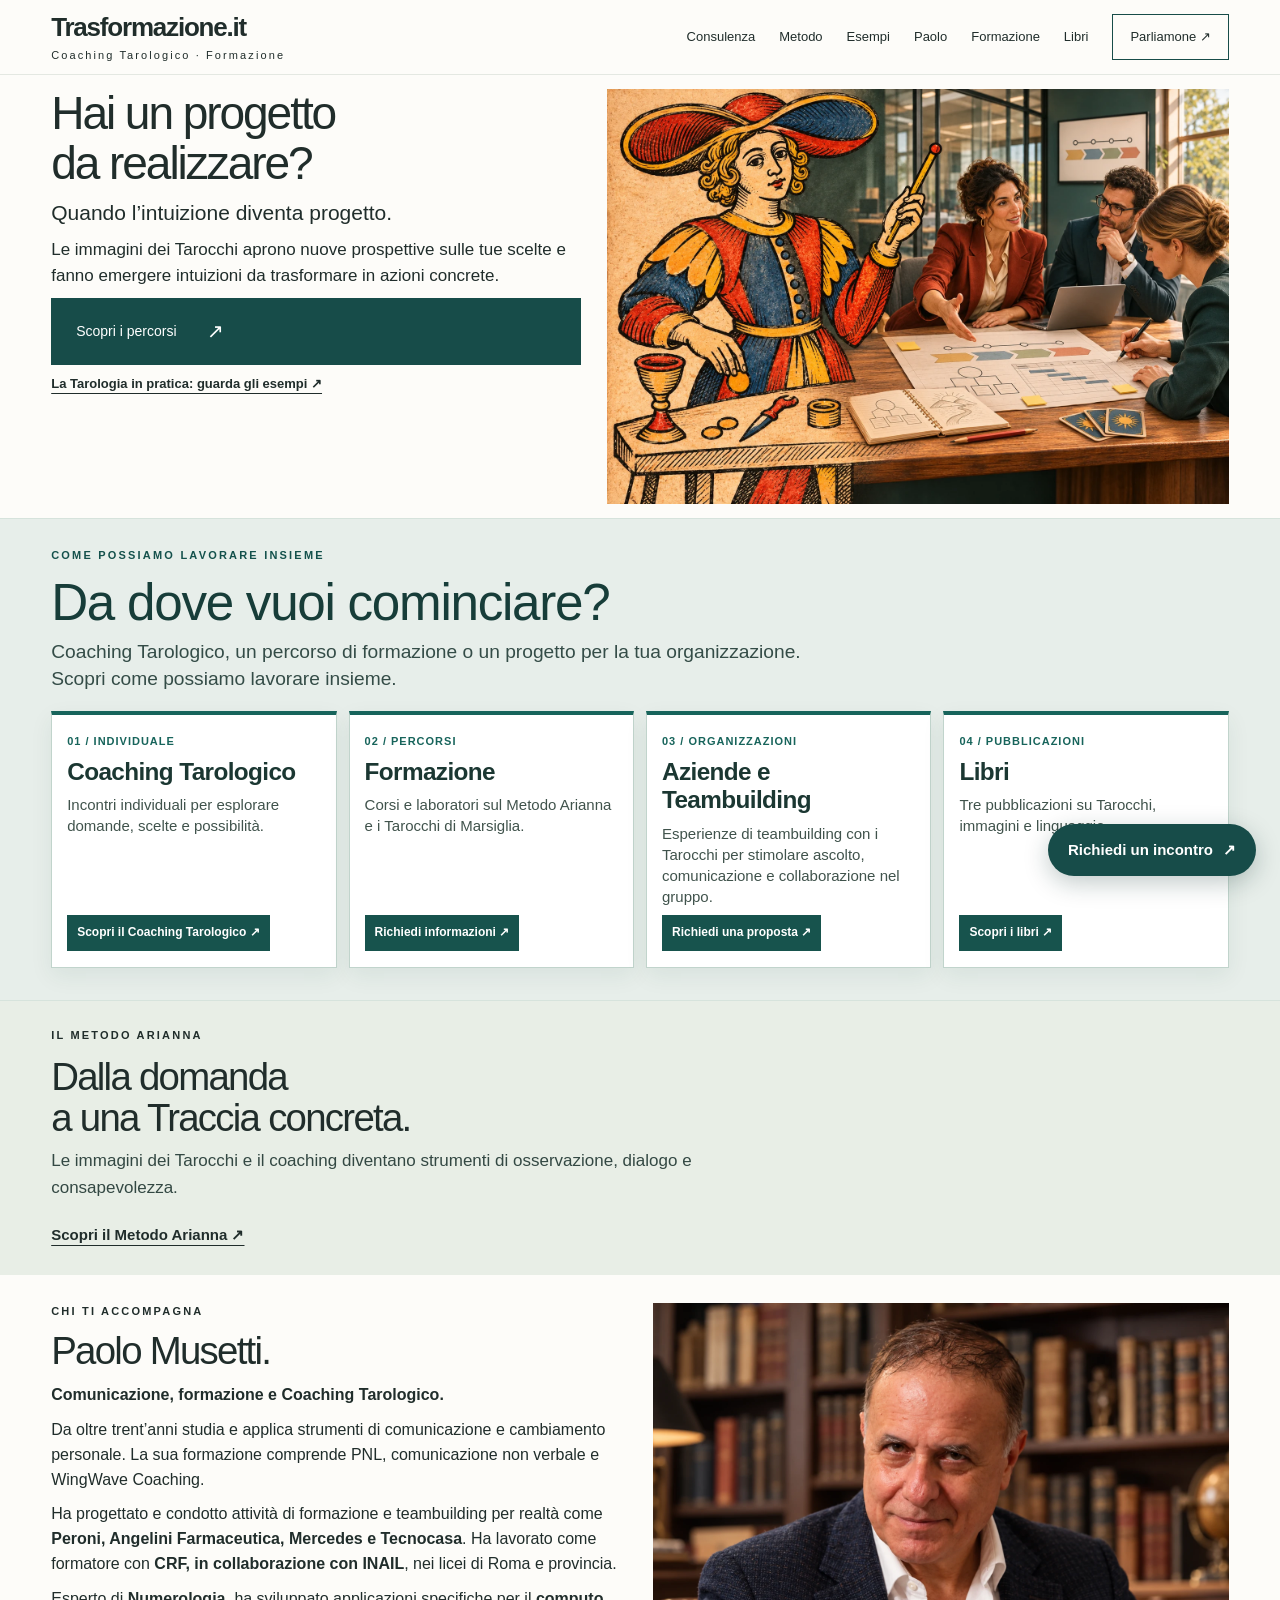
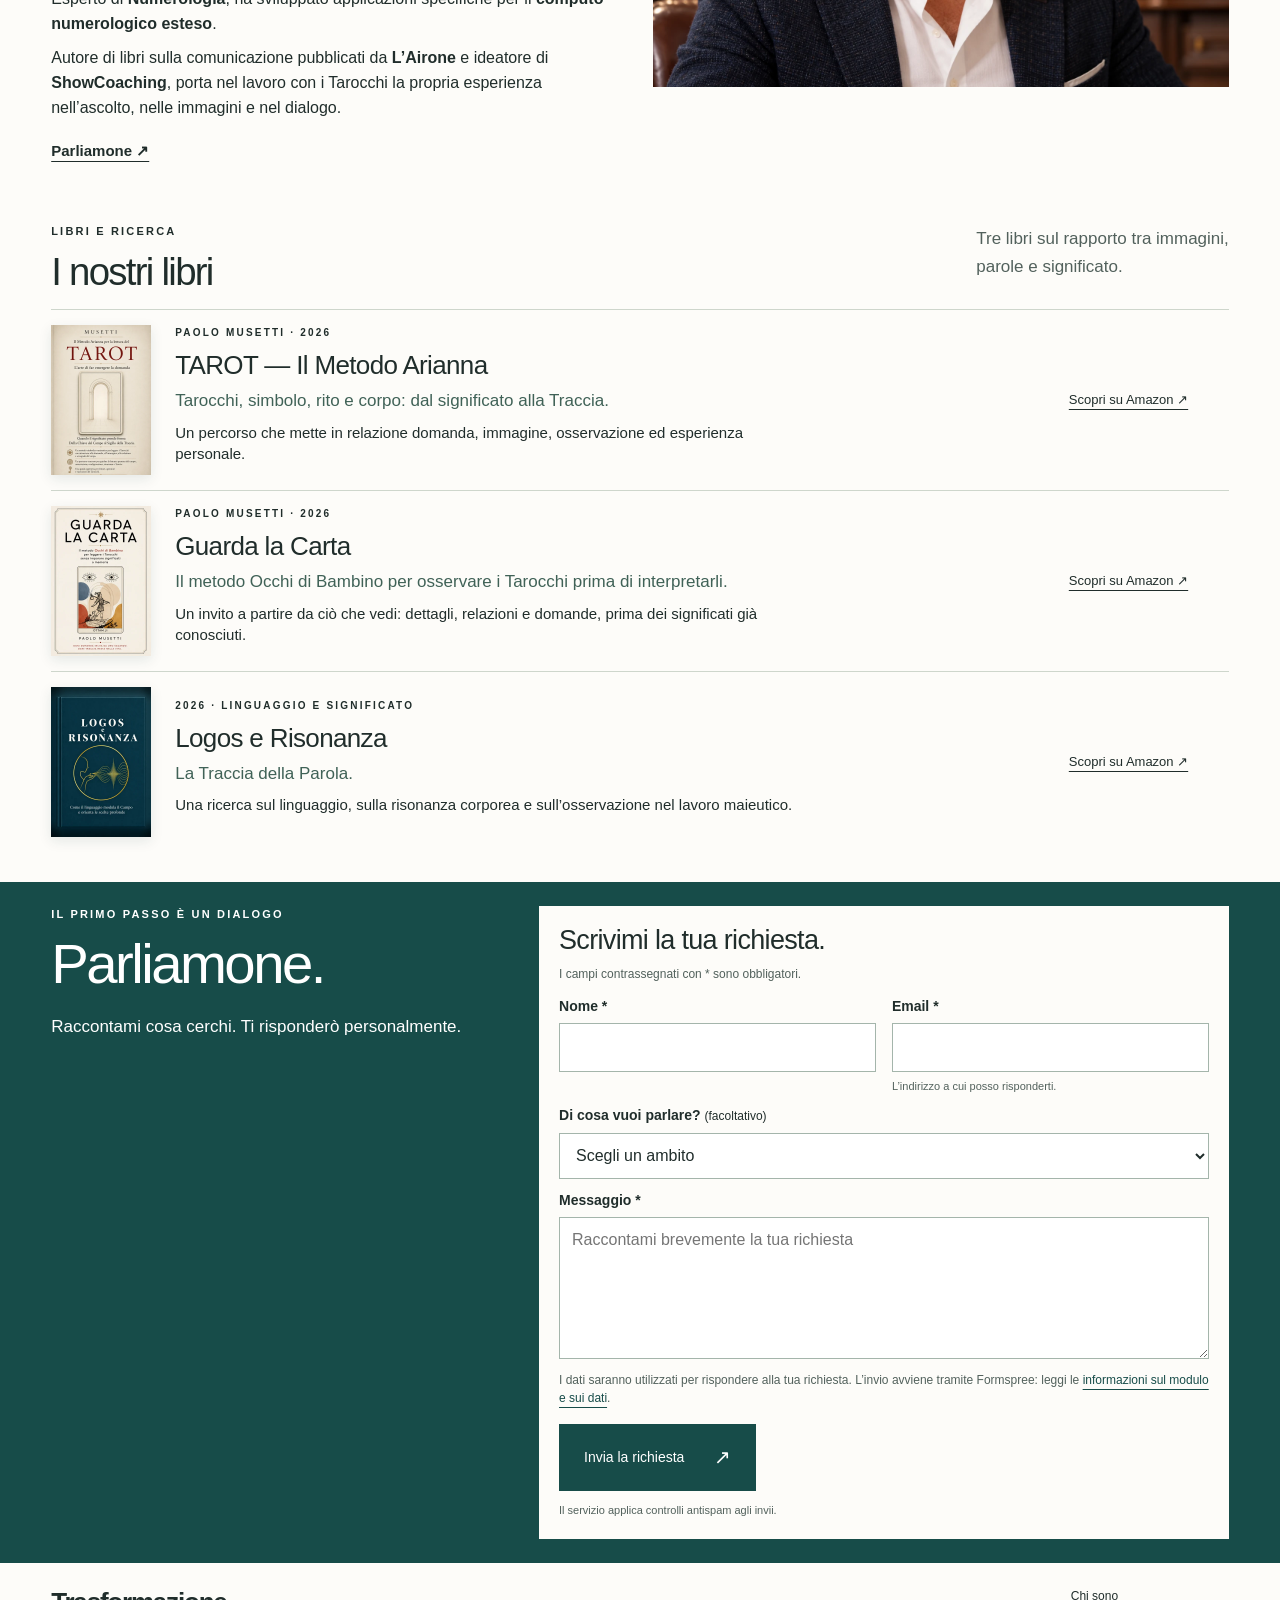
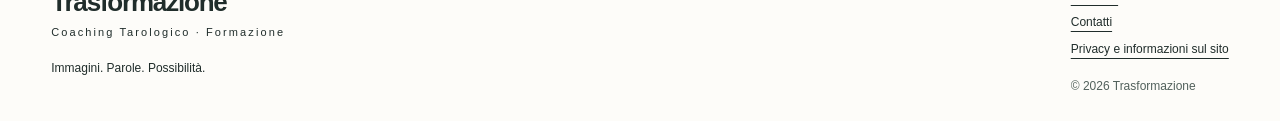
==== index.html @ d6adf2dd "Add Paolo experience and book cover thumbnails to existing sections" ====
<!doctype html>
<html lang="it"><head><meta charset="utf-8"><meta name="viewport" content="width=device-width,initial-scale=1"><title>Tarologia per lavoro, relazioni e formazione | Trasformazione.it</title><meta name="description" content="Consulenze e formazione con i Tarocchi di Marsiglia e il Metodo Arianna: immagini e domande per esplorare scelte, relazioni e progetti."><meta name="theme-color" content="#174c49"><link rel="canonical" href="https://trasformazione.it/">
<meta property="og:locale" content="it_IT"><meta property="og:site_name" content="Trasformazione.it"><meta property="og:title" content="Tarologia per lavoro, relazioni e formazione | Trasformazione.it"><meta property="og:description" content="Consulenze e formazione con i Tarocchi di Marsiglia e il Metodo Arianna: immagini e domande per esplorare scelte, relazioni e progetti."><meta property="og:type" content="website"><meta property="og:url" content="https://trasformazione.it/"><meta property="og:image" content="https://trasformazione.it/assets/paolo-consultazione.webp"><meta property="og:image:width" content="1536"><meta property="og:image:height" content="1024"><meta property="og:image:alt" content="Paolo Musetti dialoga con una persona e tre carte sul tavolo"><meta name="twitter:card" content="summary_large_image"><link rel="icon" href="assets/favicon.svg" type="image/svg+xml"><style>*{box-sizing:border-box}html{scroll-behavior:smooth;scroll-padding-top:55px}body{margin:0;color:#202d2b;background:#fdfcf9;font-family:Arial,Helvetica,sans-serif;font-size:17px;line-height:1.65}a{color:inherit;text-underline-offset:5px}img{display:block;max-width:100%;height:auto}button{font:inherit}h1,h2,h3,p{margin-top:0}h1,h2,h3{line-height:1.08;letter-spacing:-.045em}h1{font-size:clamp(44px,4.6vw,76px);font-weight:500;margin-bottom:20px}h2{font-size:clamp(34px,3.6vw,55px);font-weight:500;margin-bottom:20px}h3{font-size:26px;font-weight:500;letter-spacing:-.025em}.wrap{width:min(1200px,88%);margin:auto}header{display:flex;align-items:center;justify-content:space-between;gap:20px;padding:17px 4%;position:sticky;top:0;background:#fdfcf9f5;z-index:20;border-bottom:1px solid #e4e8e2}.brand{text-decoration:none;font-size:26px;font-weight:600;letter-spacing:-1.2px;line-height:1.2;white-space:nowrap}.brand span{display:block;font-size:11px;letter-spacing:2.1px;font-weight:400;margin-top:6px}nav{display:flex;align-items:center;gap:24px;font-size:13px}nav a{text-decoration:none}nav a:hover{color:#47716c}.nav-cta{border:1px solid #174c49;padding:11px 17px}.hero{position:relative;min-height:510px;display:flex;align-items:center;overflow:hidden}.hero>img{position:absolute;width:100%;height:100%;object-fit:cover;object-position:65% center}.hero-copy{position:relative;z-index:1;padding:45px 0 55px;margin-left:6%;max-width:50%}.hero-copy>p:not(.eyebrow){font-size:19px;line-height:1.6}.eyebrow{font-size:11px;letter-spacing:2.2px;font-weight:700;margin-bottom:16px;line-height:1.5}.button{display:inline-flex;gap:30px;align-items:center;padding:17px 25px;background:#174c49;color:white;text-decoration:none;font-size:14px;transition:background .2s}.button:hover{background:#286661}.button span{font-size:20px}.hero-copy .text-link{display:block;width:fit-content;margin-top:23px;font-size:13px}.hero-sign{position:absolute;bottom:30px;right:6%;font-size:11px;letter-spacing:2px}.hero-sign span{display:block;font-size:10px;letter-spacing:.6px}.intro{padding:50px 0}.three{display:grid;grid-template-columns:repeat(3,1fr);gap:32px}.situations{margin-top:28px}.situations article{border-top:1px solid #a6bab1;padding-top:18px}.number{font-size:11px;letter-spacing:1.8px;display:block;margin-bottom:20px;color:#41665c}.situations p{font-size:16px;color:#52615c}.split{display:grid;grid-template-columns:1fr 1fr;align-items:center;gap:45px;padding:15px 0 55px}.split>img,.photo img{width:100%;height:400px;object-fit:cover}.caption{font-size:10px;letter-spacing:2px;display:block;padding-top:14px}.lead{font-size:21px;line-height:1.5}.section-copy>p:not(.eyebrow):not(.lead){font-size:16px}.text-link{font-size:15px;font-weight:600;display:inline-block;margin-top:15px}.method{background:#e8eee6;padding:50px 0}.section-heading{display:flex;align-items:end;justify-content:space-between;gap:30px;margin-bottom:26px}.section-heading>p{font-size:17px;color:#52615c}.method-layout{display:grid;grid-template-columns:1fr 1fr;gap:40px;align-items:center}.method-layout img{height:390px;width:100%;object-fit:cover}.steps{padding-left:30px;margin:0;counter-reset:steps;list-style:none}.steps li{counter-increment:steps;position:relative;border-bottom:1px solid #bdcbc0;padding:8px 0 20px 20px;margin-bottom:20px}.steps li:before{content:'0' counter(steps);position:absolute;left:-30px;top:9px;font-size:12px;color:#41665c}.steps h3{font-size:23px;margin-bottom:14px}.steps p{font-size:16px;margin:0}.method-note{font-size:13px;margin:30px 0 0;color:#4c645a}.profile{padding-top:55px}.disclosure{border-left:2px solid #8aab9d;padding-left:20px;color:#52615c}.quote-band{background:#174c49;color:#fff;padding:25px 0;margin-bottom:55px}.quote-band p{font-size:clamp(28px,3.4vw,48px);line-height:1.2;letter-spacing:-1.5px;margin-bottom:25px}.quote-band span{font-size:10px;letter-spacing:2px}.books{padding-bottom:55px}.book-list article{display:grid;grid-template-columns:55px 1fr 160px;gap:25px;border-top:1px solid #ced6cc;padding:25px 0}.book-index{font-size:26px;font-weight:400;color:#6c8475}.book-list h3{font-size:30px;margin:0 0 15px}.book-list p{font-size:15px;margin-bottom:10px;max-width:640px}.book-list .eyebrow{font-size:10px;margin-bottom:16px}.book-list .subtitle{font-size:17px;color:#406257}.book-list article>a{align-self:center;font-size:13px}.small{font-size:12px;color:#52615c}.faq{max-width:850px;padding-bottom:55px}.faq details{border-bottom:1px solid #ccd6ce;padding:17px 0}.faq summary{cursor:pointer;font-size:19px;list-style:none;padding-right:40px;position:relative}.faq summary:after{content:'+';position:absolute;right:5px}.faq details[open] summary:after{content:'−'}.faq details p{margin:20px 35px 0 0;font-size:16px}.contact{background:#174c49;color:#fff;padding:45px 0}.contact-grid{display:grid;grid-template-columns:1fr 1fr;gap:40px;align-items:center}.contact h2{font-size:clamp(50px,6vw,82px)}.contact img{height:370px;width:100%;object-fit:cover}.light{background:#ecede0;color:#173f3b}.light:hover{background:#fff}.contact .small{color:#c9d9cf;margin-top:10px}footer{display:flex;justify-content:space-between;padding:28px 0 32px;gap:30px}footer p{font-size:12px;margin:20px 0 0}.footer-links{display:flex;flex-direction:column;gap:7px;font-size:12px}.footer-links span{margin-top:10px;color:#52615c}.skip{position:fixed;top:-100px;left:20px;z-index:100;background:white;padding:15px}.skip:focus{top:10px}:focus-visible{outline:3px solid #b67b26;outline-offset:5px}.menu-toggle{background:none;border:1px solid #a6bab1;padding:6px 12px;color:#174c49}.legal{max-width:800px;padding:70px 0}.legal h1{font-size:48px}.legal h2{font-size:25px;margin-top:25px}.legal p{font-size:17px}@media(min-width:901px){.menu-toggle{display:none}}@media(max-width:1100px){nav{gap:13px;font-size:12px}.split,.method-layout{gap:40px}.hero{min-height:510px}}@media(max-width:900px){header{flex-wrap:wrap;padding:18px 6%}.brand{font-size:24px}nav{width:100%;flex-wrap:wrap;gap:12px 20px;padding-top:15px}html.js nav{display:none}html.js nav.is-open{display:flex}.hero{min-height:520px}.hero>img{object-position:62% center;opacity:.45}.hero-copy{max-width:75%;padding:40px 0 55px}.hero-sign{font-size:10px}.three{gap:25px}.split{gap:30px}.split>img,.photo img{height:380px}.section-heading{align-items:start}.method-layout{gap:30px}.steps{padding-left:20px}.contact-grid{gap:35px}.book-list article{grid-template-columns:35px 1fr}.book-list article>a{grid-column:2}.hero-copy>p:not(.eyebrow){color:#183b36}}@media(max-width:640px){body{font-size:16px}.wrap{width:88%}.hero{display:block;min-height:0;background:#f0f0e8}.hero>img{position:relative;height:280px;object-position:85% top;opacity:1;object-fit:cover}.hero-copy{margin:0;padding:28px 6% 32px;max-width:100%}.hero-copy h1{font-size:44px}.hero-sign{top:242px;bottom:auto;right:6%;font-size:9px}.hero-copy .eyebrow{font-size:9px}.three,.split,.method-layout,.contact-grid{grid-template-columns:1fr}.intro{padding:38px 0}.three{gap:35px}.situations{margin-top:25px}.situations h3{font-size:26px}.number{margin-bottom:18px}.split{padding-bottom:38px;gap:30px}.split>img,.photo img{height:300px}.method{padding:38px 0}.section-heading{display:block;margin-bottom:30px}.section-heading>p{margin-bottom:0}.method-layout img{height:280px}.steps{margin-top:15px}.profile{padding-top:38px}.profile img{grid-row:1}.quote-band{padding:22px 0;margin-bottom:38px}.quote-band p{letter-spacing:-1px}.book-list article{gap:15px;padding:22px 0}.book-list h3{font-size:25px}.books,.faq{padding-bottom:38px}.faq summary{font-size:18px}.contact{padding:38px 0}.contact img{height:280px}.contact-grid{gap:40px}footer{flex-direction:column}.legal h1{font-size:36px}}@media(prefers-reduced-motion:reduce){html{scroll-behavior:auto}*{transition:none!important}}
/* Layout compatto — aggiornamento 20 ottobre 2026 */
p{margin-bottom:16px}.section-copy>p:last-of-type{margin-bottom:12px}.situations p{margin-bottom:0}.section-heading h2{margin-bottom:0}.steps li:last-child{margin-bottom:0}.quote-band p{margin-bottom:18px}.hero-copy .text-link{margin-top:16px}.profile>img{object-position:center 35%}@media(max-width:640px){.three{gap:26px}.split{gap:24px}.contact-grid{gap:25px}.hero-copy h1{font-size:40px}.quote-band{padding:28px 0}.method-layout{gap:24px}}

/* TRASFORMAZIONE — COMPATTO V2 */
.wrap{width:min(1320px,92%)}
header{padding:12px 4%}
h1{font-size:clamp(40px,4.1vw,60px);margin-bottom:16px}
h2{font-size:clamp(30px,3vw,43px);margin-bottom:18px}
h3{margin-bottom:14px}
p{margin-bottom:12px}
.eyebrow{margin-bottom:12px}
.hero{min-height:440px}
.hero-copy{padding:30px 0 45px}
.hero-copy>p:not(.eyebrow){font-size:18px;line-height:1.45}
.hero-copy .text-link{margin-top:12px}
.hero-sign{bottom:18px}
.intro{padding:28px 0}
.situations{margin-top:22px}
.situations article{padding-top:14px}
.situations h3{font-size:24px}
.number{margin-bottom:14px}
.three{gap:28px}
.split{align-items:start;gap:30px;padding:22px 0}
.split>img,.photo img{height:auto;aspect-ratio:3/2;object-fit:cover}
.caption{padding-top:7px}
.lead{font-size:19px;line-height:1.45}
.section-copy>p:not(.eyebrow):not(.lead){line-height:1.5}
.text-link{margin-top:8px}
.method{padding:30px 0;margin:12px 0}
.section-heading{margin-bottom:22px;gap:24px}
.method-layout{gap:32px;align-items:start}
.method-layout img{height:auto;aspect-ratio:3/2;object-fit:cover}
.steps li{padding:0 0 13px 15px;margin-bottom:13px}
.steps li:before{top:0}
.steps h3{font-size:22px;margin-bottom:9px}
.steps p{line-height:1.5}
.method-note{margin-top:18px}
.profile{padding-top:24px}
.quote-band{padding:24px 0;margin:8px 0 24px}
.quote-band p{font-size:clamp(26px,2.8vw,39px);margin-bottom:10px}
.books{padding:12px 0 28px}
.book-list article{padding:20px 0;gap:20px}
.book-list h3{font-size:26px;margin-bottom:10px}
.book-list .eyebrow{margin-bottom:10px}
.book-list p{line-height:1.45;margin-bottom:8px}
.faq{padding:12px 0 28px}
.faq details{padding:14px 0}
.faq details p{margin-top:12px}
.contact{padding:30px 0}
.contact-grid{gap:30px;align-items:start}
.contact h2{font-size:clamp(40px,4.4vw,62px)}
.contact img{height:auto;aspect-ratio:3/2}
.email{margin-top:16px}
footer{padding:24px 0}
@media(min-width:1101px){
 .intro{display:grid;grid-template-columns:1fr 3fr;gap:0 30px;align-items:start}
 .intro>.eyebrow{grid-column:1;grid-row:1}
 .intro>h2{grid-column:1;grid-row:2;font-size:31px;margin-bottom:0}
 .intro>.situations{grid-column:2;grid-row:1 / span 2;margin-top:0}
}
@media(max-width:900px){
 .hero{min-height:440px}
 .hero-copy{padding:28px 0 45px}
 .split,.method-layout{gap:24px}
}
@media(max-width:640px){
 .wrap{width:91%}
 .hero{min-height:0}
 .hero>img{height:230px}
 .hero-copy{padding:22px 4.5% 25px}
 .hero-copy h1{font-size:38px}
 .hero-sign{top:196px;bottom:auto}
 .hero-copy>p:not(.eyebrow){font-size:17px}
 .intro{display:block;padding:26px 0}
 .intro>h2{margin-bottom:18px}
 .situations{margin-top:0}
 .three{gap:20px}
 .split{padding:18px 0;gap:18px}
 .split>img,.photo img{height:auto;aspect-ratio:3/2}
 .method{padding:25px 0;margin:8px 0}
 .section-heading{margin-bottom:18px}
 .section-heading>p{margin-top:14px}
 .method-layout{gap:18px}
 .method-layout img{height:auto;aspect-ratio:3/2}
 .steps{margin-top:0}
 .profile{padding-top:18px}
 .quote-band{padding:20px 0;margin-bottom:18px}
 .books,.faq{padding-bottom:24px}
 .book-list article{padding:17px 0;gap:12px}
 .book-list h3{font-size:24px}
 .contact{padding:25px 0}
 .contact-grid{gap:22px}
 .contact img{height:auto;aspect-ratio:3/2}
}

.training-offers{padding-bottom:55px}.training-offers>h2{font-size:clamp(30px,3vw,44px);margin-bottom:26px}.training-offers>.text-link{margin-top:26px}#contatti{padding:24px 0}#contatti .contact-grid{grid-template-columns:.8fr 1.2fr;gap:28px}@media(max-width:640px){.training-offers{padding-bottom:38px}.training-offers>h2{font-size:32px}#contatti{padding:25px 0}#contatti .contact-grid{grid-template-columns:1fr;gap:22px}}
</style>
<style>
/* Apertura con immagine intera: nessun ritaglio del volto o delle carte. */
.hero.service-hero{position:relative;display:grid;grid-template-columns:.92fr 1.08fr;align-items:center;gap:30px;width:min(1320px,92%);margin:0 auto;min-height:0;height:auto;padding:26px 0;overflow:visible;background:#fdfcf9}
.service-hero .hero-copy{position:static;margin:0;padding:10px 0;max-width:none}
.service-hero h1{font-size:clamp(36px,3.6vw,54px);margin-bottom:18px}
.service-hero .eyebrow{font-size:11px;letter-spacing:1.5px;line-height:1.5;margin-bottom:16px;color:#174c49}
.service-hero .hero-copy>p{font-size:17px;line-height:1.5;margin-bottom:16px}
.service-hero .hero-copy>.service-lead{font-size:21px;font-weight:500;line-height:1.35}
.service-hero .hero-copy .text-link{margin-top:14px;font-size:13px}
.service-hero .service-visual{min-width:0}
.service-hero .service-visual img{position:static;display:block;width:100%;height:auto;max-width:100%;object-fit:contain;opacity:1;aspect-ratio:3/2}
.service-caption{margin:8px 0 0;font-size:9px;letter-spacing:1.1px;line-height:1.5;color:#52615c}
.consultation-text{padding-top:24px;padding-bottom:28px;border-top:1px solid #dce3db;align-items:start}
@media(max-width:900px){.hero.service-hero{grid-template-columns:1fr 1fr;gap:22px;padding:22px 0}.service-hero h1{font-size:38px}.service-hero .hero-copy>.service-lead{font-size:19px}}
@media(max-width:640px){.hero.service-hero{display:grid;grid-template-columns:1fr;width:91%;padding:20px 0;gap:20px}.service-hero .hero-copy{padding:0;max-width:none}.service-hero h1{font-size:38px}.service-hero .hero-copy>p{font-size:17px}.service-hero .hero-copy>.service-lead{font-size:20px}.service-hero .service-visual img{height:auto;aspect-ratio:3/2;object-fit:contain}.service-hero .eyebrow{font-size:10px}.consultation-text{padding-top:20px;gap:12px}}

/* Modulo contatti */
.contact .contact-grid{align-items:start;gap:40px}
.contact-intro img{width:100%;max-width:460px;height:auto;aspect-ratio:3/2;margin-top:24px}
.contact-intro>.small{margin-bottom:4px}
.contact-form{min-width:0;background:#fdfcf9;color:#202d2b;padding:28px}
.contact-form h3{font-size:27px;margin-bottom:10px}
.contact-form .form-intro{font-size:12px;color:#52615c;margin-bottom:20px}
.form-fields-row{display:grid;grid-template-columns:1fr 1fr;gap:16px;align-items:start}
.form-field{display:flex;flex-direction:column;gap:7px;margin-bottom:17px;min-width:0}
.form-field label{font-size:14px;font-weight:600;line-height:1.4}
.form-field label span{font-weight:400;font-size:12px}
.form-field input,.form-field select,.form-field textarea{font:inherit;font-size:16px;width:100%;min-width:0;border:1px solid #a4b5ab;border-radius:0;background:#fff;color:#202d2b;padding:10px 12px}
.form-field input,.form-field select{min-height:46px}
.form-field textarea{resize:vertical;min-height:130px;line-height:1.5}
.form-field input:focus,.form-field select:focus,.form-field textarea:focus{outline:2px solid #174c49;outline-offset:2px}
.field-help{font-size:11px;color:#52615c;line-height:1.4}
.contact-form .form-privacy{font-size:12px;line-height:1.5;color:#52615c;margin:0 0 17px}
.form-privacy a{color:#174c49}
.contact-form .form-service-note{font-size:11px;line-height:1.4;color:#52615c;margin:12px 0 0}
.contact-form button{border:0;cursor:pointer}
.form-honey{display:none}
@media(max-width:900px){.contact .contact-grid{gap:25px}.contact-form{padding:22px}.form-fields-row{grid-template-columns:1fr;gap:0}}
@media(max-width:640px){.contact .contact-grid{grid-template-columns:1fr;gap:25px}.contact-form{padding:22px 18px}.contact-intro img{max-width:100%;margin-top:18px}.contact-form .button{width:100%;justify-content:space-between}}

/* Approfondimento del metodo: sequenza compatta e applicazioni */
.method-intro{max-width:900px;font-size:17px;line-height:1.55;margin:0 0 22px;color:#334843}
.method-applications{border-top:1px solid #bdcbc0;margin-top:22px;padding-top:18px}
.method-applications>h3{font-size:23px;margin-bottom:14px}
.method-cases{display:grid;grid-template-columns:repeat(3,minmax(0,1fr));gap:24px}
.method-cases article{border-left:2px solid #8aab9d;padding:0 12px 0 15px}
.method-cases .eyebrow{margin:0 0 7px;font-size:10px;color:#41665c}
.method-cases article>p:last-child{font-size:15px;line-height:1.45;margin:0}
.method-cta{margin-top:10px}
@media(max-width:640px){.method-intro{font-size:16px;margin-bottom:16px}.method-applications{margin-top:18px;padding-top:16px}.method-cases{grid-template-columns:1fr;gap:13px}.method-cases article>p:last-child{font-size:15px}}
</style>
<style>.method-layout img,.profile>img,#formazione>img,.psychomagic>img,.contact-intro img{height:auto;aspect-ratio:3/2;object-fit:contain}</style><script type="application/ld+json">{"@context":"https://schema.org","@type":"WebSite","name":"Trasformazione.it","url":"https://trasformazione.it/","inLanguage":"it-IT","description":"Consulenze e formazione con i Tarocchi di Marsiglia e il Metodo Arianna per esplorare scelte, relazioni e progetti."}</script><style>
/* Homepage commerciale compatta, isolata rispetto alle altre pagine */
.offers{padding-top:46px;padding-bottom:54px}
.offers h2{margin:8px 0 12px}
.offers-intro{max-width:760px;line-height:1.55;margin:0 0 26px}
.offers-grid{display:grid;grid-template-columns:repeat(4,minmax(0,1fr));gap:14px}
.offer-card{border:1px solid #dce3db;padding:22px 18px;background:#fdfcf9;display:flex;flex-direction:column;align-items:flex-start;gap:12px}
.offer-card .number{font-size:10px;letter-spacing:1px;color:#52615c}
.offer-card h3{font-size:clamp(19px,1.8vw,24px);line-height:1.2;margin:0}
.offer-card p{font-size:14px;line-height:1.5;margin:0 0 6px}
.offer-card a{margin-top:auto;font-size:13px}
.method-compact{display:grid;grid-template-columns:1fr .72fr;gap:40px;align-items:center;padding-top:48px;padding-bottom:48px}
.method-compact img{width:100%;height:auto;aspect-ratio:3/2;object-fit:contain}
.method-compact .method-intro{max-width:580px;line-height:1.55;margin:18px 0}
.training-offers{padding-top:44px;padding-bottom:52px}
.training-mini{max-width:860px;margin:12px 0 20px}
.training-mini details{border-bottom:1px solid #dce3db;padding:12px 0}
.training-mini summary{cursor:pointer;font-weight:600}
.training-mini p{margin:10px 0 4px}
@media(max-width:1000px){.offers-grid{grid-template-columns:repeat(2,minmax(0,1fr))}}
@media(max-width:640px){.offers{padding-top:30px;padding-bottom:34px}.offers-grid{grid-template-columns:1fr;gap:10px}.offer-card{padding:17px;gap:8px}.method-compact{grid-template-columns:1fr;gap:16px;padding-top:32px;padding-bottom:32px}.training-offers{padding-top:30px;padding-bottom:34px}}
</style><style>
/* Evidenza commerciale: quattro offerte, nessuna sezione formativa duplicata */
.offers{width:100%;max-width:none;background:#e7eeea;padding:56px max(4%,calc((100vw - 1320px)/2)) 68px;border-top:1px solid #d6e3dc;border-bottom:1px solid #d6e3dc}
.offers>.eyebrow{color:#14514c;font-weight:700}
.offers h2{font-size:clamp(38px,4vw,58px);letter-spacing:-.025em;margin:10px 0 14px;color:#173d39}
.offers .offers-intro{font-size:clamp(17px,1.5vw,20px);max-width:850px;line-height:1.5;margin-bottom:30px;color:#344c47}
.offers-grid{gap:16px}
.offers .offer-card{border:1px solid #c1d4cc;border-top:5px solid #17645b;background:#fff;box-shadow:0 8px 22px rgba(16,65,58,.07);padding:25px 20px 22px;min-height:255px;transition:transform .2s ease,box-shadow .2s ease}
.offers .offer-card:hover{transform:translateY(-3px);box-shadow:0 13px 28px rgba(16,65,58,.12)}
.offers .offer-card .number{font-weight:700;color:#17645b;font-size:11px}
.offers .offer-card h3{font-size:clamp(21px,1.9vw,26px);font-weight:700;color:#1b3732}
.offers .offer-card p{font-size:15px;color:#40534c;line-height:1.5}
.offers .offer-card a.text-link{display:inline-flex;align-items:center;justify-content:center;min-height:42px;margin-top:auto;padding:11px 12px;background:#17534d;color:#fff;text-decoration:none;font-weight:700;font-size:12px;line-height:1.3}
.offers .offer-card a.text-link:hover,.offers .offer-card a.text-link:focus-visible{background:#0d3733;color:#fff}
@media(max-width:1000px){.offers{padding:44px 4% 52px}.offers-grid{grid-template-columns:repeat(2,minmax(0,1fr))}}
@media(max-width:640px){.offers{padding:34px 5% 42px}.offers-grid{grid-template-columns:1fr;gap:12px}.offers .offer-card{min-height:0;padding:20px;gap:10px}.offers .offer-card a.text-link{margin-top:7px}.offers .offers-intro{font-size:16px;margin-bottom:22px}.offers .offers-intro br{display:none}}
</style><style>
/* Ottimizzazione degli spazi verticali: homepage più compatta */
.hero.service-hero{padding-top:14px;padding-bottom:14px;gap:22px}
.service-hero .hero-copy{padding:4px 0}
.service-hero h1{margin-bottom:10px}
.service-hero .eyebrow{margin-bottom:9px}
.service-hero .hero-copy>p{margin-bottom:10px}
.service-hero .hero-copy .text-link{margin-top:8px}
.service-caption{margin-top:4px}
.offers{padding-top:28px;padding-bottom:32px}
.offers h2{margin:5px 0 8px}
.offers .offers-intro{margin-bottom:18px;line-height:1.4}
.offers-grid{gap:12px}
.offers .offer-card{min-height:196px;padding:17px 15px 16px;gap:8px;border-top-width:4px}
.offers .offer-card h3{line-height:1.18}
.offers .offer-card p{line-height:1.4;margin:0}
.offers .offer-card a.text-link{min-height:36px;padding:8px 10px}
.method-compact{padding-top:26px;padding-bottom:26px;gap:26px}
.method-compact h2{margin-bottom:10px}
.method-compact .method-intro{margin:10px 0 12px}
.profile{padding-top:28px;padding-bottom:28px;gap:25px}
.profile .section-copy h2{margin-bottom:12px}
.profile .section-copy p{margin-bottom:10px}
.books{padding-top:30px;padding-bottom:30px}
.books .section-heading{margin-bottom:16px}
.books .book-list article{padding-top:15px;padding-bottom:15px}
.contact{padding-top:32px;padding-bottom:32px}
.contact .contact-grid{gap:28px}
.contact-form{padding:20px}
.form-field{margin-bottom:12px}
.contact-form .form-intro{margin-bottom:12px}
footer.wrap{padding-top:24px;padding-bottom:24px}
@media(max-width:640px){
.hero.service-hero{padding-top:12px;padding-bottom:12px;gap:12px}
.offers{padding-top:24px;padding-bottom:26px}
.offers .offers-intro{margin-bottom:15px}
.offers-grid{gap:9px}
.offers .offer-card{min-height:0;padding:15px;gap:7px}
.offers .offer-card a.text-link{margin-top:4px}
.method-compact{padding-top:22px;padding-bottom:22px;gap:12px}
.profile{padding-top:22px;padding-bottom:22px;gap:15px}
.books{padding-top:24px;padding-bottom:24px}
.contact{padding-top:24px;padding-bottom:24px}
.contact .contact-grid{gap:18px}
}
</style><style>
/* Rifiniture leggibilità e controlli touch su schermi piccoli */
@media(max-width:640px){
  html,body{max-width:100%;overflow-x:clip}
  .brand{font-size:23px}
  .brand span{font-size:10px;letter-spacing:1.6px}
  .menu-toggle{font-size:15px;min-height:44px;min-width:70px}
  nav a{min-height:44px;display:inline-flex;align-items:center;padding:7px 5px;font-size:15px}
  nav .nav-cta{padding:9px 14px}
  .service-hero h1{font-size:clamp(32px,9vw,40px);line-height:1.12;overflow-wrap:break-word}
  .service-hero .hero-copy>p{font-size:16px;line-height:1.45}
  .service-hero .hero-copy>.service-lead{font-size:19px;line-height:1.35}
  .service-hero .hero-copy .button{min-height:46px;padding:12px 16px;font-size:15px}
  .service-hero .hero-copy .text-link{font-size:14px;line-height:1.45}
  .offers h2{font-size:clamp(31px,8vw,38px);line-height:1.12;overflow-wrap:break-word}
  .offers .offers-intro{font-size:16px;line-height:1.5}
  .offers .offer-card{min-width:0}
  .offers .offer-card .number{font-size:12px;letter-spacing:.8px}
  .offers .offer-card h3{font-size:23px;line-height:1.2}
  .offers .offer-card p{font-size:16px;line-height:1.5}
  .offers .offer-card a.text-link{font-size:14px;min-height:44px;width:100%;padding:11px 14px;text-align:center;line-height:1.35;overflow-wrap:anywhere}
  .method-compact h2,.profile h2,.books h2{font-size:clamp(30px,8vw,38px);line-height:1.15}
  .method-compact .method-intro,.profile .lead{font-size:17px;line-height:1.5}
  .method-compact .method-cta,.profile .text-link{font-size:15px;line-height:1.45;padding:7px 0}
  .book-list article{grid-template-columns:25px minmax(0,1fr);gap:10px}
  .book-list h3{font-size:23px;line-height:1.2;overflow-wrap:break-word}
  .book-list article>a{font-size:15px;line-height:1.4;min-height:44px;display:flex;align-items:center;grid-column:2}
  .contact h2{font-size:clamp(36px,9vw,46px)}
  .contact-form{padding:18px 15px}
  .contact-form h3{font-size:24px;line-height:1.2}
  .form-field label{font-size:15px}
  .form-field input,.form-field select,.form-field textarea{font-size:16px}
  .form-field input,.form-field select{min-height:46px}
  .contact-form .button{min-height:48px;font-size:15px}
}
</style><style>
/* V5: risorse incorporate e correzioni documentate dagli screenshot mobile */
header{background:#fdfcf9}
.offers .offer-card .number{margin-bottom:0}
#metodo.method{padding:0;margin:0}
@media(max-width:640px){
 html{scroll-padding-top:82px}
 header{padding:10px 4.5%;gap:10px}
 .brand{font-size:22px;letter-spacing:-1px}
 .brand span{font-size:10px;margin-top:4px;letter-spacing:1.6px}
 .menu-toggle{font-size:14px;padding:6px 10px;min-width:66px;min-height:44px}
 .hero.service-hero{gap:10px}
 .service-hero .service-visual{min-height:0}
 .service-hero .service-visual img{width:100%;height:auto;aspect-ratio:3/2}
 .offers .offer-card{gap:8px}
 .offers .offer-card h3{font-size:23px}
 .offers .offer-card .number{margin:0 0 2px}
 .method-compact{padding-top:24px;padding-bottom:24px}
 .profile{padding-top:24px}
 .book-list article{row-gap:4px}
 .book-list article>a{margin-top:4px}
}
</style><style>/* Metodo senza fotografia: testo su una colonna */.method-compact{grid-template-columns:1fr;gap:0}.method-compact .method-intro{max-width:760px}</style><style>
/* Bagatto e business: immagine intera, subito dopo il titolo su mobile */
.hero.service-hero{grid-template-columns:.92fr 1.08fr;align-items:start;gap:0 26px}
.service-hero .hero-copy{display:contents}
.service-hero .hero-copy>*{grid-column:1;margin-top:0}
.service-hero .service-visual{grid-column:2;grid-row:1 / span 6;align-self:center}
.service-hero .service-visual img{width:100%;height:auto;object-fit:contain}
@media(max-width:640px){
 .hero.service-hero{grid-template-columns:minmax(0,1fr);gap:10px}
 .service-hero .hero-copy>.eyebrow{grid-row:1;margin-bottom:0}
 .service-hero .hero-copy>h1{grid-row:2;margin-bottom:2px}
 .service-hero .service-visual{grid-column:1;grid-row:3}
 .service-hero .hero-copy>.service-lead{grid-row:4;margin-bottom:0}
 .service-hero .hero-copy>p:not(.eyebrow):not(.service-lead){grid-row:5;margin-bottom:0}
 .service-hero .hero-copy>.button{grid-row:6;justify-self:start}
 .service-hero .hero-copy>.text-link{grid-row:7;margin-top:0}
}
</style><style id="floating-meeting-cta-style">
.floating-meeting-cta{position:fixed;right:24px;bottom:calc(24px + env(safe-area-inset-bottom,0px));z-index:30;display:inline-flex;align-items:center;justify-content:center;gap:10px;min-height:52px;padding:13px 20px;background:#174c49;color:#fff;text-decoration:none;border-radius:100px;box-shadow:0 7px 24px rgba(10,48,44,.25);font-size:15px;font-weight:700;line-height:1.3;transition:opacity .2s ease,transform .2s ease,visibility .2s ease}
.floating-meeting-cta:hover{background:#103c38;color:#fff;transform:translateY(-2px)}
.floating-meeting-cta:focus-visible{outline:3px solid #d7ad59;outline-offset:4px}
.floating-meeting-cta.is-hidden{opacity:0;visibility:hidden;pointer-events:none;transform:translateY(12px)}
@media(max-width:640px){.floating-meeting-cta{right:14px;bottom:calc(14px + env(safe-area-inset-bottom,0px));max-width:calc(100vw - 28px);min-height:48px;padding:12px 16px;font-size:14px;box-shadow:0 5px 18px rgba(10,48,44,.23)}}
@media(prefers-reduced-motion:reduce){.floating-meeting-cta{transition:none}}
</style><style id="bio-book-covers">.profile .bio-kicker,.trust-section .bio-kicker{font-size:19px;font-weight:600;line-height:1.4;margin-bottom:16px}.profile .section-copy>p:not(.eyebrow){line-height:1.55}.book-list article{grid-template-columns:100px minmax(0,1fr) 160px;align-items:center;gap:24px}.book-list .book-cover-link{display:block;grid-column:1;grid-row:1;margin:0;align-self:start;min-height:0;width:100px}.book-list .book-cover{width:100%;height:auto;aspect-ratio:2/3;object-fit:contain;box-shadow:0 4px 12px #173f3b1a}.book-list article>div{grid-column:2;min-width:0}.book-list article>a:not(.book-cover-link){grid-column:3;grid-row:1}.trust-section p{line-height:1.6}@media(max-width:900px){.book-list article{grid-template-columns:90px minmax(0,1fr);gap:12px 20px}.book-list .book-cover-link{width:90px;grid-row:1 / span 2}.book-list article>a:not(.book-cover-link){grid-column:2;grid-row:2;margin:0;min-height:44px}.book-list article>div{grid-row:1}}@media(max-width:640px){.book-list article{grid-template-columns:76px minmax(0,1fr);gap:8px 14px;align-items:start}.book-list .book-cover-link{width:76px}.book-list article>a:not(.book-cover-link){grid-column:2;grid-row:2}.book-list h3{font-size:22px;line-height:1.2}.book-list article>div p{font-size:15px;line-height:1.5}.profile .bio-kicker{font-size:18px}}</style></head>
<body><a class="skip" href="#contenuto">Vai al contenuto</a><header><a class="brand" href="#contenuto" aria-label="Trasformazione.it, home">Trasformazione.it<span>Coaching Tarologico · Formazione</span></a><button class="menu-toggle" aria-controls="navigazione" aria-expanded="false" hidden>Menu <span aria-hidden="true">☰</span></button><nav id="navigazione" aria-label="Principale"><a href="consulenza.html">Consulenza</a><a href="#metodo">Metodo</a><a href="esempi.html">Esempi</a><a href="#paolo">Paolo</a><a href="#formazione">Formazione</a><a href="#libri">Libri</a><a class="nav-cta" href="#contatti">Parliamone ↗</a></nav></header>
<main id="contenuto"><section class="hero service-hero" aria-labelledby="titolo">
  <div class="hero-copy">
    
    <h1 id="titolo">Hai un progetto<br>da realizzare?</h1>
    <p class="service-lead">Quando l’intuizione diventa progetto.</p>
    <p>Le immagini dei Tarocchi aprono nuove prospettive sulle tue scelte e fanno emergere intuizioni da trasformare in azioni concrete.</p>
    <a class="button" href="#percorsi">Scopri i percorsi <span>↗</span></a>
    <a class="text-link" href="esempi.html">La Tarologia in pratica: guarda gli esempi ↗</a>
  </div>
  <div class="service-visual"><img src="[data-uri]" alt="Il Bagatto dei Tarocchi di Marsiglia si fonde con una riunione di lavoro attorno allo stesso tavolo" width="1536" height="1024" fetchpriority="high"></div>
</section>
<section id="percorsi" class="offers wrap" aria-labelledby="percorsi-titolo">
<p class="eyebrow">COME POSSIAMO LAVORARE INSIEME</p>
<h2 id="percorsi-titolo">Da dove vuoi cominciare?</h2>
<p class="offers-intro">Coaching Tarologico, un percorso di formazione o un progetto per la tua organizzazione. <br>Scopri come possiamo lavorare insieme.</p>
<div class="offers-grid">
<article class="offer-card"><span class="number">01 / INDIVIDUALE</span><h3>Coaching Tarologico</h3><p>Incontri individuali per esplorare domande, scelte e possibilità.</p><a class="text-link" href="consulenza.html">Scopri il Coaching Tarologico ↗</a></article>
<article class="offer-card" id="formazione"><span class="number">02 / PERCORSI</span><h3>Formazione</h3><p>Corsi e laboratori sul Metodo Arianna e i Tarocchi di Marsiglia.</p><a class="text-link" href="#contatti">Richiedi informazioni ↗</a></article>
<article class="offer-card" id="organizzazioni"><span class="number">03 / ORGANIZZAZIONI</span><h3>Aziende e Teambuilding</h3><p>Esperienze di teambuilding con i Tarocchi per stimolare ascolto, comunicazione e collaborazione nel gruppo.</p><a class="text-link" href="#contatti">Richiedi una proposta ↗</a></article>
<article class="offer-card"><span class="number">04 / PUBBLICAZIONI</span><h3>Libri</h3><p>Tre pubblicazioni su Tarocchi, immagini e linguaggio.</p><a class="text-link" href="#libri">Scopri i libri ↗</a></article>
</div></section>
<section id="metodo" class="method"><div class="wrap method-compact">
<div class="method-compact-copy"><p class="eyebrow">IL METODO ARIANNA</p><h2>Dalla domanda<br>a una Traccia concreta.</h2>
<p class="method-intro">Le immagini dei Tarocchi e il coaching diventano strumenti di osservazione, dialogo e consapevolezza.</p>
<a class="text-link method-cta" href="consulenza.html#come-si-svolge">Scopri il Metodo Arianna ↗</a></div>

</div></section>
<section id="paolo" class="split wrap profile"><div class="section-copy"><p class="eyebrow">CHI TI ACCOMPAGNA</p><h2>Paolo Musetti.</h2><p class="bio-kicker">Comunicazione, formazione e Coaching Tarologico.</p>
<p>Da oltre trent’anni studia e applica strumenti di comunicazione e cambiamento personale. La sua formazione comprende PNL, comunicazione non verbale e WingWave Coaching.</p>
<p>Ha progettato e condotto attività di formazione e teambuilding per realtà come <strong>Peroni, Angelini Farmaceutica, Mercedes e Tecnocasa</strong>. Ha lavorato come formatore con <strong>CRF, in collaborazione con INAIL</strong>, nei licei di Roma e provincia.</p>
<p>Esperto di <strong>Numerologia</strong>, ha sviluppato applicazioni specifiche per il <strong>computo numerologico esteso</strong>.</p>
<p>Autore di libri sulla comunicazione pubblicati da <strong>L’Airone</strong> e ideatore di <strong>ShowCoaching</strong>, porta nel lavoro con i Tarocchi la propria esperienza nell’ascolto, nelle immagini e nel dialogo.</p><a class="text-link" href="#contatti">Parliamone ↗</a></div><img src="[data-uri]" alt="Ritratto di Paolo Musetti davanti a una biblioteca" width="1536" height="1024" loading="lazy"></section>
<section id="libri" class="books wrap"><div class="section-heading"><div><p class="eyebrow">LIBRI E RICERCA</p><h2>I nostri libri</h2></div><p>Tre libri sul rapporto tra immagini,<br>parole e significato.</p></div><div class="book-list"><article><a class="book-cover-link" href="https://www.amazon.it/dp/B0H6354LLS" target="_blank" rel="noopener noreferrer" aria-label="TAROT — Il Metodo Arianna su Amazon, nuova scheda"><img class="book-cover" src="assets/tarot-arianna-copertina.webp" alt="Copertina di TAROT — Il Metodo Arianna" width="400" height="600" loading="lazy" decoding="async"></a><div><p class="eyebrow">PAOLO MUSETTI · 2026</p><h3>TAROT — Il Metodo Arianna</h3><p class="subtitle">Tarocchi, simbolo, rito e corpo: dal significato alla Traccia.</p><p>Un percorso che mette in relazione domanda, immagine, osservazione ed esperienza personale.</p></div><a href="https://www.amazon.it/dp/B0H6354LLS" target="_blank" rel="noopener noreferrer" aria-label="TAROT — Il Metodo Arianna su Amazon, nuova scheda">Scopri su Amazon ↗</a></article><article><a class="book-cover-link" href="https://www.amazon.it/dp/B0H6C194GN" target="_blank" rel="noopener noreferrer" aria-label="Guarda la Carta su Amazon, nuova scheda"><img class="book-cover" src="assets/guarda-la-carta-copertina.webp" alt="Copertina di Guarda la Carta" width="400" height="600" loading="lazy" decoding="async"></a><div><p class="eyebrow">PAOLO MUSETTI · 2026</p><h3>Guarda la Carta</h3><p class="subtitle">Il metodo Occhi di Bambino per osservare i Tarocchi prima di interpretarli.</p><p>Un invito a partire da ciò che vedi: dettagli, relazioni e domande, prima dei significati già conosciuti.</p></div><a href="https://www.amazon.it/dp/B0H6C194GN" target="_blank" rel="noopener noreferrer" aria-label="Guarda la Carta su Amazon, nuova scheda">Scopri su Amazon ↗</a></article><article><a class="book-cover-link" href="https://amzn.eu/d/01r9u4FE" target="_blank" rel="noopener noreferrer" aria-label="Logos e Risonanza su Amazon, nuova scheda"><img class="book-cover" src="assets/logos-risonanza-copertina.webp" alt="Copertina di Logos e Risonanza" width="400" height="600" loading="lazy" decoding="async"></a><div><p class="eyebrow">2026 · LINGUAGGIO E SIGNIFICATO</p><h3>Logos e Risonanza</h3><p class="subtitle">La Traccia della Parola.</p><p>Una ricerca sul linguaggio, sulla risonanza corporea e sull’osservazione nel lavoro maieutico.</p></div><a href="https://amzn.eu/d/01r9u4FE" target="_blank" rel="noopener noreferrer" aria-label="Logos e Risonanza su Amazon, nuova scheda">Scopri su Amazon ↗</a></article></div></section>

<section id="contatti" class="contact">
<div class="wrap contact-grid">
  <div class="contact-intro">
    <p class="eyebrow">IL PRIMO PASSO È UN DIALOGO</p>
    <h2>Parliamone.</h2>
    <p>Raccontami cosa cerchi. Ti risponderò personalmente.</p>
  </div>
  <form class="contact-form" action="https://formspree.io/f/xqpevbkq" method="POST" accept-charset="UTF-8" aria-labelledby="form-title">
    <h3 id="form-title">Scrivimi la tua richiesta.</h3>
    <p class="form-intro">I campi contrassegnati con * sono obbligatori.</p>
    <input type="hidden" name="subject" value="Trasformazione — Nuova richiesta dal sito">
    <div class="form-honey" aria-hidden="true"><label for="contact-website">Lascia vuoto questo campo</label><input id="contact-website" type="text" name="_gotcha" tabindex="-1" autocomplete="off"></div>
    <div class="form-fields-row">
      <div class="form-field"><label for="contact-name">Nome *</label><input id="contact-name" name="name" type="text" autocomplete="name" required maxlength="100"></div>
      <div class="form-field"><label for="contact-email">Email *</label><input id="contact-email" name="email" type="email" autocomplete="email" required maxlength="254" aria-describedby="email-help"><span id="email-help" class="field-help">L’indirizzo a cui posso risponderti.</span></div>
    </div>
    <div class="form-field"><label for="contact-topic">Di cosa vuoi parlare? <span>(facoltativo)</span></label><select id="contact-topic" name="ambito"><option value="Non specificato">Scegli un ambito</option><option>Coaching Tarologico</option><option>Formazione</option><option>Aziende e Teambuilding</option><option>Libri</option><option>Altro</option></select></div>
    <div class="form-field"><label for="contact-message">Messaggio *</label><textarea id="contact-message" name="message" rows="5" required minlength="10" maxlength="5000" placeholder="Raccontami brevemente la tua richiesta"></textarea></div>
    <p class="form-privacy">I dati saranno utilizzati per rispondere alla tua richiesta. L’invio avviene tramite Formspree: leggi le <a href="privacy.html#modulo" target="_blank" rel="noopener noreferrer">informazioni sul modulo e sui dati</a>.</p>
    <button class="button" type="submit">Invia la richiesta <span aria-hidden="true">↗</span></button>
    <p class="form-service-note">Il servizio applica controlli antispam agli invii.</p>
  </form>
</div>
</section></main>
<footer class="wrap"><div><a class="brand" href="#contenuto">Trasformazione<span>Coaching Tarologico · Formazione</span></a><p>Immagini. Parole. Possibilità.</p></div><div class="footer-links"><a href="#paolo">Chi sono</a><a href="#contatti">Contatti</a><a href="privacy.html">Privacy e informazioni sul sito</a><span>© <span data-year>2026</span> Trasformazione</span></div></footer><script>document.documentElement.classList.add('js');
const toggle=document.querySelector('.menu-toggle');
const nav=document.querySelector('#navigazione');
if(toggle&&nav){toggle.hidden=false;const close=()=>{toggle.setAttribute('aria-expanded','false');nav.classList.remove('is-open');};toggle.addEventListener('click',()=>{const open=toggle.getAttribute('aria-expanded')==='true';toggle.setAttribute('aria-expanded',String(!open));nav.classList.toggle('is-open',!open);});nav.addEventListener('click',event=>{if(event.target.closest('a'))close();});document.addEventListener('keydown',event=>{if(event.key==='Escape'&&nav.classList.contains('is-open')){close();toggle.focus();}});}
document.querySelectorAll('[data-year]').forEach(el=>el.textContent=new Date().getFullYear());
</script><a id="floating-meeting-cta" class="floating-meeting-cta" href="#contatti" aria-label="Richiedi un incontro tramite il modulo contatti"><span>Richiedi un incontro</span><span aria-hidden="true">↗</span></a><script id="floating-meeting-cta-script">
(()=>{const cta=document.getElementById('floating-meeting-cta');const contact=document.getElementById('contatti');if(!cta||!contact)return;
if('IntersectionObserver' in window){const observer=new IntersectionObserver(entries=>{cta.classList.toggle('is-hidden',entries[0].isIntersecting);},{threshold:0,rootMargin:'0px 0px -10% 0px'});observer.observe(contact);}
else{const check=()=>{const r=contact.getBoundingClientRect();cta.classList.toggle('is-hidden',r.top<window.innerHeight&&r.bottom>0);};window.addEventListener('scroll',check,{passive:true});window.addEventListener('resize',check);check();}
})();
</script></body></html>
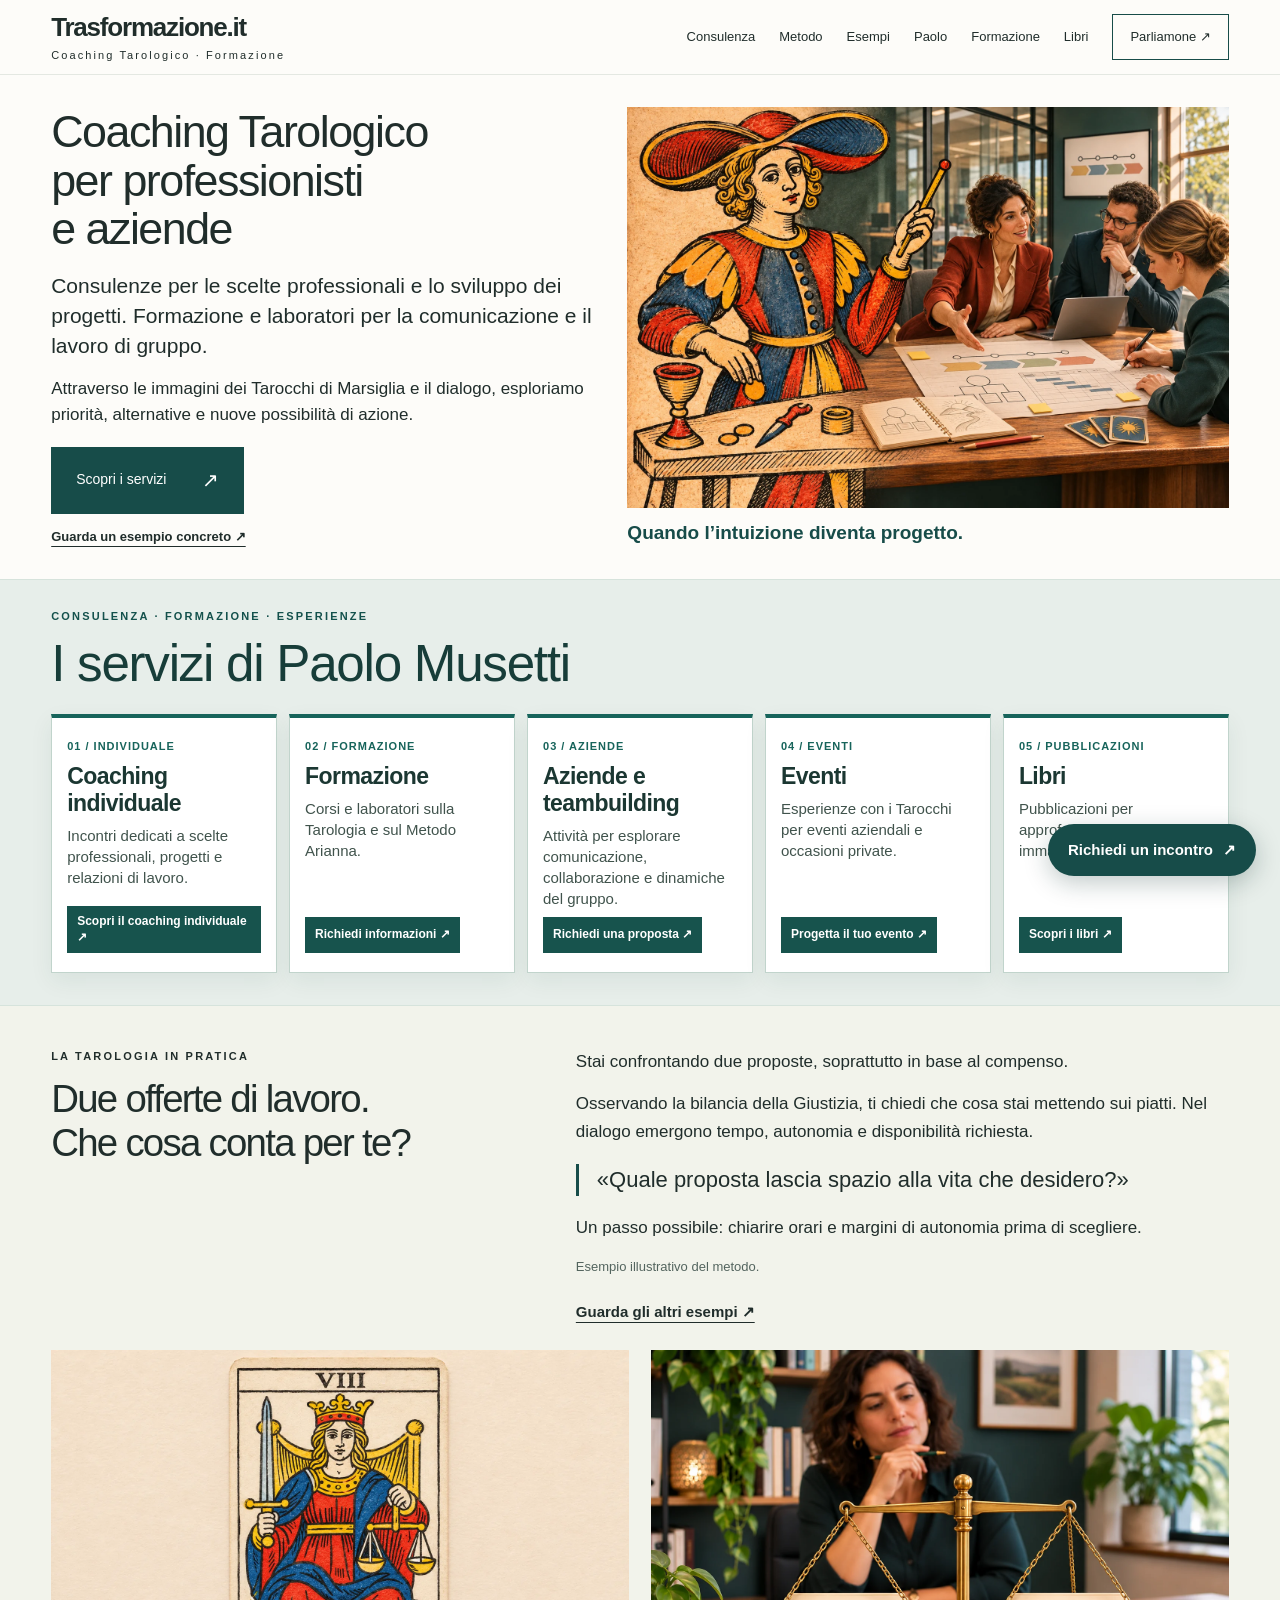
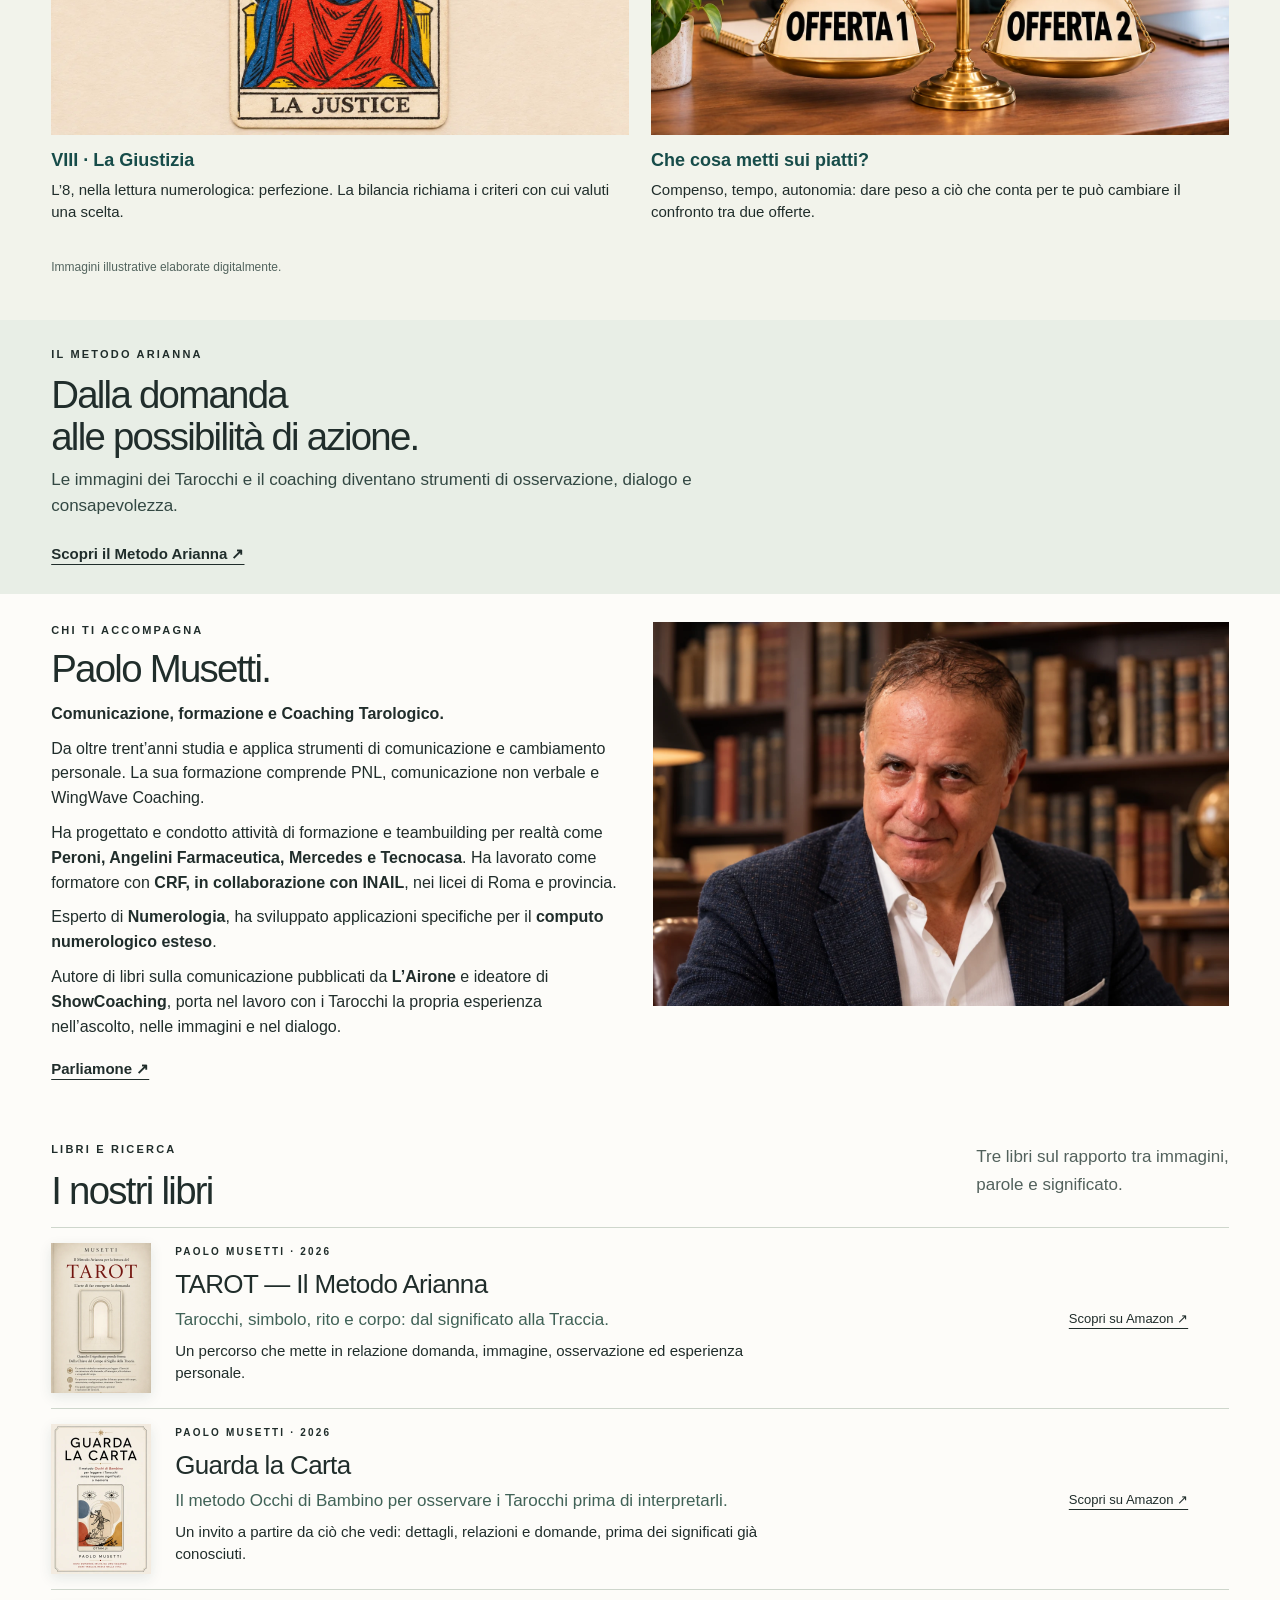
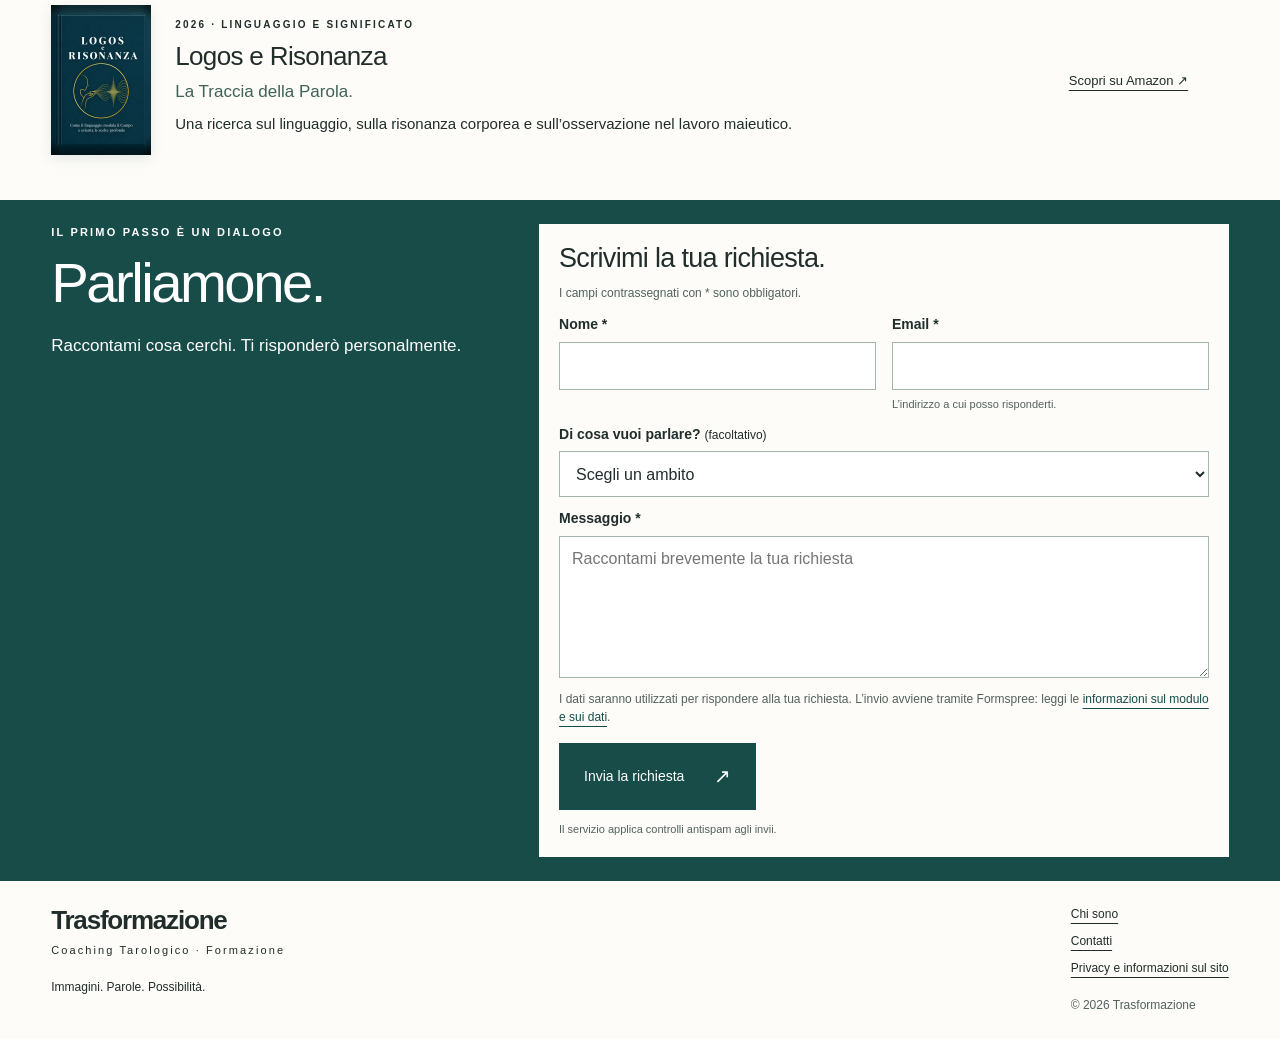
==== commit d5ebca80: "Clarify professional coaching positioning and five services on homepage" ====
--- a/index.html
+++ b/index.html
@@ -1,6 +1,6 @@
 <!doctype html>
-<html lang="it"><head><meta charset="utf-8"><meta name="viewport" content="width=device-width,initial-scale=1"><title>Tarologia per lavoro, relazioni e formazione | Trasformazione.it</title><meta name="description" content="Consulenze e formazione con i Tarocchi di Marsiglia e il Metodo Arianna: immagini e domande per esplorare scelte, relazioni e progetti."><meta name="theme-color" content="#174c49"><link rel="canonical" href="https://trasformazione.it/">
-<meta property="og:locale" content="it_IT"><meta property="og:site_name" content="Trasformazione.it"><meta property="og:title" content="Tarologia per lavoro, relazioni e formazione | Trasformazione.it"><meta property="og:description" content="Consulenze e formazione con i Tarocchi di Marsiglia e il Metodo Arianna: immagini e domande per esplorare scelte, relazioni e progetti."><meta property="og:type" content="website"><meta property="og:url" content="https://trasformazione.it/"><meta property="og:image" content="https://trasformazione.it/assets/paolo-consultazione.webp"><meta property="og:image:width" content="1536"><meta property="og:image:height" content="1024"><meta property="og:image:alt" content="Paolo Musetti dialoga con una persona e tre carte sul tavolo"><meta name="twitter:card" content="summary_large_image"><link rel="icon" href="assets/favicon.svg" type="image/svg+xml"><style>*{box-sizing:border-box}html{scroll-behavior:smooth;scroll-padding-top:55px}body{margin:0;color:#202d2b;background:#fdfcf9;font-family:Arial,Helvetica,sans-serif;font-size:17px;line-height:1.65}a{color:inherit;text-underline-offset:5px}img{display:block;max-width:100%;height:auto}button{font:inherit}h1,h2,h3,p{margin-top:0}h1,h2,h3{line-height:1.08;letter-spacing:-.045em}h1{font-size:clamp(44px,4.6vw,76px);font-weight:500;margin-bottom:20px}h2{font-size:clamp(34px,3.6vw,55px);font-weight:500;margin-bottom:20px}h3{font-size:26px;font-weight:500;letter-spacing:-.025em}.wrap{width:min(1200px,88%);margin:auto}header{display:flex;align-items:center;justify-content:space-between;gap:20px;padding:17px 4%;position:sticky;top:0;background:#fdfcf9f5;z-index:20;border-bottom:1px solid #e4e8e2}.brand{text-decoration:none;font-size:26px;font-weight:600;letter-spacing:-1.2px;line-height:1.2;white-space:nowrap}.brand span{display:block;font-size:11px;letter-spacing:2.1px;font-weight:400;margin-top:6px}nav{display:flex;align-items:center;gap:24px;font-size:13px}nav a{text-decoration:none}nav a:hover{color:#47716c}.nav-cta{border:1px solid #174c49;padding:11px 17px}.hero{position:relative;min-height:510px;display:flex;align-items:center;overflow:hidden}.hero>img{position:absolute;width:100%;height:100%;object-fit:cover;object-position:65% center}.hero-copy{position:relative;z-index:1;padding:45px 0 55px;margin-left:6%;max-width:50%}.hero-copy>p:not(.eyebrow){font-size:19px;line-height:1.6}.eyebrow{font-size:11px;letter-spacing:2.2px;font-weight:700;margin-bottom:16px;line-height:1.5}.button{display:inline-flex;gap:30px;align-items:center;padding:17px 25px;background:#174c49;color:white;text-decoration:none;font-size:14px;transition:background .2s}.button:hover{background:#286661}.button span{font-size:20px}.hero-copy .text-link{display:block;width:fit-content;margin-top:23px;font-size:13px}.hero-sign{position:absolute;bottom:30px;right:6%;font-size:11px;letter-spacing:2px}.hero-sign span{display:block;font-size:10px;letter-spacing:.6px}.intro{padding:50px 0}.three{display:grid;grid-template-columns:repeat(3,1fr);gap:32px}.situations{margin-top:28px}.situations article{border-top:1px solid #a6bab1;padding-top:18px}.number{font-size:11px;letter-spacing:1.8px;display:block;margin-bottom:20px;color:#41665c}.situations p{font-size:16px;color:#52615c}.split{display:grid;grid-template-columns:1fr 1fr;align-items:center;gap:45px;padding:15px 0 55px}.split>img,.photo img{width:100%;height:400px;object-fit:cover}.caption{font-size:10px;letter-spacing:2px;display:block;padding-top:14px}.lead{font-size:21px;line-height:1.5}.section-copy>p:not(.eyebrow):not(.lead){font-size:16px}.text-link{font-size:15px;font-weight:600;display:inline-block;margin-top:15px}.method{background:#e8eee6;padding:50px 0}.section-heading{display:flex;align-items:end;justify-content:space-between;gap:30px;margin-bottom:26px}.section-heading>p{font-size:17px;color:#52615c}.method-layout{display:grid;grid-template-columns:1fr 1fr;gap:40px;align-items:center}.method-layout img{height:390px;width:100%;object-fit:cover}.steps{padding-left:30px;margin:0;counter-reset:steps;list-style:none}.steps li{counter-increment:steps;position:relative;border-bottom:1px solid #bdcbc0;padding:8px 0 20px 20px;margin-bottom:20px}.steps li:before{content:'0' counter(steps);position:absolute;left:-30px;top:9px;font-size:12px;color:#41665c}.steps h3{font-size:23px;margin-bottom:14px}.steps p{font-size:16px;margin:0}.method-note{font-size:13px;margin:30px 0 0;color:#4c645a}.profile{padding-top:55px}.disclosure{border-left:2px solid #8aab9d;padding-left:20px;color:#52615c}.quote-band{background:#174c49;color:#fff;padding:25px 0;margin-bottom:55px}.quote-band p{font-size:clamp(28px,3.4vw,48px);line-height:1.2;letter-spacing:-1.5px;margin-bottom:25px}.quote-band span{font-size:10px;letter-spacing:2px}.books{padding-bottom:55px}.book-list article{display:grid;grid-template-columns:55px 1fr 160px;gap:25px;border-top:1px solid #ced6cc;padding:25px 0}.book-index{font-size:26px;font-weight:400;color:#6c8475}.book-list h3{font-size:30px;margin:0 0 15px}.book-list p{font-size:15px;margin-bottom:10px;max-width:640px}.book-list .eyebrow{font-size:10px;margin-bottom:16px}.book-list .subtitle{font-size:17px;color:#406257}.book-list article>a{align-self:center;font-size:13px}.small{font-size:12px;color:#52615c}.faq{max-width:850px;padding-bottom:55px}.faq details{border-bottom:1px solid #ccd6ce;padding:17px 0}.faq summary{cursor:pointer;font-size:19px;list-style:none;padding-right:40px;position:relative}.faq summary:after{content:'+';position:absolute;right:5px}.faq details[open] summary:after{content:'−'}.faq details p{margin:20px 35px 0 0;font-size:16px}.contact{background:#174c49;color:#fff;padding:45px 0}.contact-grid{display:grid;grid-template-columns:1fr 1fr;gap:40px;align-items:center}.contact h2{font-size:clamp(50px,6vw,82px)}.contact img{height:370px;width:100%;object-fit:cover}.light{background:#ecede0;color:#173f3b}.light:hover{background:#fff}.contact .small{color:#c9d9cf;margin-top:10px}footer{display:flex;justify-content:space-between;padding:28px 0 32px;gap:30px}footer p{font-size:12px;margin:20px 0 0}.footer-links{display:flex;flex-direction:column;gap:7px;font-size:12px}.footer-links span{margin-top:10px;color:#52615c}.skip{position:fixed;top:-100px;left:20px;z-index:100;background:white;padding:15px}.skip:focus{top:10px}:focus-visible{outline:3px solid #b67b26;outline-offset:5px}.menu-toggle{background:none;border:1px solid #a6bab1;padding:6px 12px;color:#174c49}.legal{max-width:800px;padding:70px 0}.legal h1{font-size:48px}.legal h2{font-size:25px;margin-top:25px}.legal p{font-size:17px}@media(min-width:901px){.menu-toggle{display:none}}@media(max-width:1100px){nav{gap:13px;font-size:12px}.split,.method-layout{gap:40px}.hero{min-height:510px}}@media(max-width:900px){header{flex-wrap:wrap;padding:18px 6%}.brand{font-size:24px}nav{width:100%;flex-wrap:wrap;gap:12px 20px;padding-top:15px}html.js nav{display:none}html.js nav.is-open{display:flex}.hero{min-height:520px}.hero>img{object-position:62% center;opacity:.45}.hero-copy{max-width:75%;padding:40px 0 55px}.hero-sign{font-size:10px}.three{gap:25px}.split{gap:30px}.split>img,.photo img{height:380px}.section-heading{align-items:start}.method-layout{gap:30px}.steps{padding-left:20px}.contact-grid{gap:35px}.book-list article{grid-template-columns:35px 1fr}.book-list article>a{grid-column:2}.hero-copy>p:not(.eyebrow){color:#183b36}}@media(max-width:640px){body{font-size:16px}.wrap{width:88%}.hero{display:block;min-height:0;background:#f0f0e8}.hero>img{position:relative;height:280px;object-position:85% top;opacity:1;object-fit:cover}.hero-copy{margin:0;padding:28px 6% 32px;max-width:100%}.hero-copy h1{font-size:44px}.hero-sign{top:242px;bottom:auto;right:6%;font-size:9px}.hero-copy .eyebrow{font-size:9px}.three,.split,.method-layout,.contact-grid{grid-template-columns:1fr}.intro{padding:38px 0}.three{gap:35px}.situations{margin-top:25px}.situations h3{font-size:26px}.number{margin-bottom:18px}.split{padding-bottom:38px;gap:30px}.split>img,.photo img{height:300px}.method{padding:38px 0}.section-heading{display:block;margin-bottom:30px}.section-heading>p{margin-bottom:0}.method-layout img{height:280px}.steps{margin-top:15px}.profile{padding-top:38px}.profile img{grid-row:1}.quote-band{padding:22px 0;margin-bottom:38px}.quote-band p{letter-spacing:-1px}.book-list article{gap:15px;padding:22px 0}.book-list h3{font-size:25px}.books,.faq{padding-bottom:38px}.faq summary{font-size:18px}.contact{padding:38px 0}.contact img{height:280px}.contact-grid{gap:40px}footer{flex-direction:column}.legal h1{font-size:36px}}@media(prefers-reduced-motion:reduce){html{scroll-behavior:auto}*{transition:none!important}}
+<html lang="it"><head><meta charset="utf-8"><meta name="viewport" content="width=device-width,initial-scale=1"><title>Coaching Tarologico per professionisti e aziende | Trasformazione.it</title><meta name="description" content="Coaching Tarologico con Paolo Musetti: consulenze per scelte professionali e progetti, formazione, teambuilding ed eventi."><meta name="theme-color" content="#174c49"><link rel="canonical" href="https://trasformazione.it/">
+<meta property="og:locale" content="it_IT"><meta property="og:site_name" content="Trasformazione.it"><meta property="og:title" content="Coaching Tarologico per professionisti e aziende | Trasformazione.it"><meta property="og:description" content="Coaching Tarologico con Paolo Musetti: consulenze per scelte professionali e progetti, formazione, teambuilding ed eventi."><meta property="og:type" content="website"><meta property="og:url" content="https://trasformazione.it/"><meta property="og:image" content="https://trasformazione.it/assets/paolo-consultazione.webp"><meta property="og:image:width" content="1536"><meta property="og:image:height" content="1024"><meta property="og:image:alt" content="Paolo Musetti dialoga con una persona e tre carte sul tavolo"><meta name="twitter:card" content="summary_large_image"><link rel="icon" href="assets/favicon.svg" type="image/svg+xml"><style>*{box-sizing:border-box}html{scroll-behavior:smooth;scroll-padding-top:55px}body{margin:0;color:#202d2b;background:#fdfcf9;font-family:Arial,Helvetica,sans-serif;font-size:17px;line-height:1.65}a{color:inherit;text-underline-offset:5px}img{display:block;max-width:100%;height:auto}button{font:inherit}h1,h2,h3,p{margin-top:0}h1,h2,h3{line-height:1.08;letter-spacing:-.045em}h1{font-size:clamp(44px,4.6vw,76px);font-weight:500;margin-bottom:20px}h2{font-size:clamp(34px,3.6vw,55px);font-weight:500;margin-bottom:20px}h3{font-size:26px;font-weight:500;letter-spacing:-.025em}.wrap{width:min(1200px,88%);margin:auto}header{display:flex;align-items:center;justify-content:space-between;gap:20px;padding:17px 4%;position:sticky;top:0;background:#fdfcf9f5;z-index:20;border-bottom:1px solid #e4e8e2}.brand{text-decoration:none;font-size:26px;font-weight:600;letter-spacing:-1.2px;line-height:1.2;white-space:nowrap}.brand span{display:block;font-size:11px;letter-spacing:2.1px;font-weight:400;margin-top:6px}nav{display:flex;align-items:center;gap:24px;font-size:13px}nav a{text-decoration:none}nav a:hover{color:#47716c}.nav-cta{border:1px solid #174c49;padding:11px 17px}.hero{position:relative;min-height:510px;display:flex;align-items:center;overflow:hidden}.hero>img{position:absolute;width:100%;height:100%;object-fit:cover;object-position:65% center}.hero-copy{position:relative;z-index:1;padding:45px 0 55px;margin-left:6%;max-width:50%}.hero-copy>p:not(.eyebrow){font-size:19px;line-height:1.6}.eyebrow{font-size:11px;letter-spacing:2.2px;font-weight:700;margin-bottom:16px;line-height:1.5}.button{display:inline-flex;gap:30px;align-items:center;padding:17px 25px;background:#174c49;color:white;text-decoration:none;font-size:14px;transition:background .2s}.button:hover{background:#286661}.button span{font-size:20px}.hero-copy .text-link{display:block;width:fit-content;margin-top:23px;font-size:13px}.hero-sign{position:absolute;bottom:30px;right:6%;font-size:11px;letter-spacing:2px}.hero-sign span{display:block;font-size:10px;letter-spacing:.6px}.intro{padding:50px 0}.three{display:grid;grid-template-columns:repeat(3,1fr);gap:32px}.situations{margin-top:28px}.situations article{border-top:1px solid #a6bab1;padding-top:18px}.number{font-size:11px;letter-spacing:1.8px;display:block;margin-bottom:20px;color:#41665c}.situations p{font-size:16px;color:#52615c}.split{display:grid;grid-template-columns:1fr 1fr;align-items:center;gap:45px;padding:15px 0 55px}.split>img,.photo img{width:100%;height:400px;object-fit:cover}.caption{font-size:10px;letter-spacing:2px;display:block;padding-top:14px}.lead{font-size:21px;line-height:1.5}.section-copy>p:not(.eyebrow):not(.lead){font-size:16px}.text-link{font-size:15px;font-weight:600;display:inline-block;margin-top:15px}.method{background:#e8eee6;padding:50px 0}.section-heading{display:flex;align-items:end;justify-content:space-between;gap:30px;margin-bottom:26px}.section-heading>p{font-size:17px;color:#52615c}.method-layout{display:grid;grid-template-columns:1fr 1fr;gap:40px;align-items:center}.method-layout img{height:390px;width:100%;object-fit:cover}.steps{padding-left:30px;margin:0;counter-reset:steps;list-style:none}.steps li{counter-increment:steps;position:relative;border-bottom:1px solid #bdcbc0;padding:8px 0 20px 20px;margin-bottom:20px}.steps li:before{content:'0' counter(steps);position:absolute;left:-30px;top:9px;font-size:12px;color:#41665c}.steps h3{font-size:23px;margin-bottom:14px}.steps p{font-size:16px;margin:0}.method-note{font-size:13px;margin:30px 0 0;color:#4c645a}.profile{padding-top:55px}.disclosure{border-left:2px solid #8aab9d;padding-left:20px;color:#52615c}.quote-band{background:#174c49;color:#fff;padding:25px 0;margin-bottom:55px}.quote-band p{font-size:clamp(28px,3.4vw,48px);line-height:1.2;letter-spacing:-1.5px;margin-bottom:25px}.quote-band span{font-size:10px;letter-spacing:2px}.books{padding-bottom:55px}.book-list article{display:grid;grid-template-columns:55px 1fr 160px;gap:25px;border-top:1px solid #ced6cc;padding:25px 0}.book-index{font-size:26px;font-weight:400;color:#6c8475}.book-list h3{font-size:30px;margin:0 0 15px}.book-list p{font-size:15px;margin-bottom:10px;max-width:640px}.book-list .eyebrow{font-size:10px;margin-bottom:16px}.book-list .subtitle{font-size:17px;color:#406257}.book-list article>a{align-self:center;font-size:13px}.small{font-size:12px;color:#52615c}.faq{max-width:850px;padding-bottom:55px}.faq details{border-bottom:1px solid #ccd6ce;padding:17px 0}.faq summary{cursor:pointer;font-size:19px;list-style:none;padding-right:40px;position:relative}.faq summary:after{content:'+';position:absolute;right:5px}.faq details[open] summary:after{content:'−'}.faq details p{margin:20px 35px 0 0;font-size:16px}.contact{background:#174c49;color:#fff;padding:45px 0}.contact-grid{display:grid;grid-template-columns:1fr 1fr;gap:40px;align-items:center}.contact h2{font-size:clamp(50px,6vw,82px)}.contact img{height:370px;width:100%;object-fit:cover}.light{background:#ecede0;color:#173f3b}.light:hover{background:#fff}.contact .small{color:#c9d9cf;margin-top:10px}footer{display:flex;justify-content:space-between;padding:28px 0 32px;gap:30px}footer p{font-size:12px;margin:20px 0 0}.footer-links{display:flex;flex-direction:column;gap:7px;font-size:12px}.footer-links span{margin-top:10px;color:#52615c}.skip{position:fixed;top:-100px;left:20px;z-index:100;background:white;padding:15px}.skip:focus{top:10px}:focus-visible{outline:3px solid #b67b26;outline-offset:5px}.menu-toggle{background:none;border:1px solid #a6bab1;padding:6px 12px;color:#174c49}.legal{max-width:800px;padding:70px 0}.legal h1{font-size:48px}.legal h2{font-size:25px;margin-top:25px}.legal p{font-size:17px}@media(min-width:901px){.menu-toggle{display:none}}@media(max-width:1100px){nav{gap:13px;font-size:12px}.split,.method-layout{gap:40px}.hero{min-height:510px}}@media(max-width:900px){header{flex-wrap:wrap;padding:18px 6%}.brand{font-size:24px}nav{width:100%;flex-wrap:wrap;gap:12px 20px;padding-top:15px}html.js nav{display:none}html.js nav.is-open{display:flex}.hero{min-height:520px}.hero>img{object-position:62% center;opacity:.45}.hero-copy{max-width:75%;padding:40px 0 55px}.hero-sign{font-size:10px}.three{gap:25px}.split{gap:30px}.split>img,.photo img{height:380px}.section-heading{align-items:start}.method-layout{gap:30px}.steps{padding-left:20px}.contact-grid{gap:35px}.book-list article{grid-template-columns:35px 1fr}.book-list article>a{grid-column:2}.hero-copy>p:not(.eyebrow){color:#183b36}}@media(max-width:640px){body{font-size:16px}.wrap{width:88%}.hero{display:block;min-height:0;background:#f0f0e8}.hero>img{position:relative;height:280px;object-position:85% top;opacity:1;object-fit:cover}.hero-copy{margin:0;padding:28px 6% 32px;max-width:100%}.hero-copy h1{font-size:44px}.hero-sign{top:242px;bottom:auto;right:6%;font-size:9px}.hero-copy .eyebrow{font-size:9px}.three,.split,.method-layout,.contact-grid{grid-template-columns:1fr}.intro{padding:38px 0}.three{gap:35px}.situations{margin-top:25px}.situations h3{font-size:26px}.number{margin-bottom:18px}.split{padding-bottom:38px;gap:30px}.split>img,.photo img{height:300px}.method{padding:38px 0}.section-heading{display:block;margin-bottom:30px}.section-heading>p{margin-bottom:0}.method-layout img{height:280px}.steps{margin-top:15px}.profile{padding-top:38px}.profile img{grid-row:1}.quote-band{padding:22px 0;margin-bottom:38px}.quote-band p{letter-spacing:-1px}.book-list article{gap:15px;padding:22px 0}.book-list h3{font-size:25px}.books,.faq{padding-bottom:38px}.faq summary{font-size:18px}.contact{padding:38px 0}.contact img{height:280px}.contact-grid{gap:40px}footer{flex-direction:column}.legal h1{font-size:36px}}@media(prefers-reduced-motion:reduce){html{scroll-behavior:auto}*{transition:none!important}}
 /* Layout compatto — aggiornamento 20 ottobre 2026 */
 p{margin-bottom:16px}.section-copy>p:last-of-type{margin-bottom:12px}.situations p{margin-bottom:0}.section-heading h2{margin-bottom:0}.steps li:last-child{margin-bottom:0}.quote-band p{margin-bottom:18px}.hero-copy .text-link{margin-top:16px}.profile>img{object-position:center 35%}@media(max-width:640px){.three{gap:26px}.split{gap:24px}.contact-grid{gap:25px}.hero-copy h1{font-size:40px}.quote-band{padding:28px 0}.method-layout{gap:24px}}
 
@@ -312,31 +312,82 @@
 .floating-meeting-cta.is-hidden{opacity:0;visibility:hidden;pointer-events:none;transform:translateY(12px)}
 @media(max-width:640px){.floating-meeting-cta{right:14px;bottom:calc(14px + env(safe-area-inset-bottom,0px));max-width:calc(100vw - 28px);min-height:48px;padding:12px 16px;font-size:14px;box-shadow:0 5px 18px rgba(10,48,44,.23)}}
 @media(prefers-reduced-motion:reduce){.floating-meeting-cta{transition:none}}
-</style><style id="bio-book-covers">.profile .bio-kicker,.trust-section .bio-kicker{font-size:19px;font-weight:600;line-height:1.4;margin-bottom:16px}.profile .section-copy>p:not(.eyebrow){line-height:1.55}.book-list article{grid-template-columns:100px minmax(0,1fr) 160px;align-items:center;gap:24px}.book-list .book-cover-link{display:block;grid-column:1;grid-row:1;margin:0;align-self:start;min-height:0;width:100px}.book-list .book-cover{width:100%;height:auto;aspect-ratio:2/3;object-fit:contain;box-shadow:0 4px 12px #173f3b1a}.book-list article>div{grid-column:2;min-width:0}.book-list article>a:not(.book-cover-link){grid-column:3;grid-row:1}.trust-section p{line-height:1.6}@media(max-width:900px){.book-list article{grid-template-columns:90px minmax(0,1fr);gap:12px 20px}.book-list .book-cover-link{width:90px;grid-row:1 / span 2}.book-list article>a:not(.book-cover-link){grid-column:2;grid-row:2;margin:0;min-height:44px}.book-list article>div{grid-row:1}}@media(max-width:640px){.book-list article{grid-template-columns:76px minmax(0,1fr);gap:8px 14px;align-items:start}.book-list .book-cover-link{width:76px}.book-list article>a:not(.book-cover-link){grid-column:2;grid-row:2}.book-list h3{font-size:22px;line-height:1.2}.book-list article>div p{font-size:15px;line-height:1.5}.profile .bio-kicker{font-size:18px}}</style></head>
+</style><style id="bio-book-covers">.profile .bio-kicker,.trust-section .bio-kicker{font-size:19px;font-weight:600;line-height:1.4;margin-bottom:16px}.profile .section-copy>p:not(.eyebrow){line-height:1.55}.book-list article{grid-template-columns:100px minmax(0,1fr) 160px;align-items:center;gap:24px}.book-list .book-cover-link{display:block;grid-column:1;grid-row:1;margin:0;align-self:start;min-height:0;width:100px}.book-list .book-cover{width:100%;height:auto;aspect-ratio:2/3;object-fit:contain;box-shadow:0 4px 12px #173f3b1a}.book-list article>div{grid-column:2;min-width:0}.book-list article>a:not(.book-cover-link){grid-column:3;grid-row:1}.trust-section p{line-height:1.6}@media(max-width:900px){.book-list article{grid-template-columns:90px minmax(0,1fr);gap:12px 20px}.book-list .book-cover-link{width:90px;grid-row:1 / span 2}.book-list article>a:not(.book-cover-link){grid-column:2;grid-row:2;margin:0;min-height:44px}.book-list article>div{grid-row:1}}@media(max-width:640px){.book-list article{grid-template-columns:76px minmax(0,1fr);gap:8px 14px;align-items:start}.book-list .book-cover-link{width:76px}.book-list article>a:not(.book-cover-link){grid-column:2;grid-row:2}.book-list h3{font-size:22px;line-height:1.2}.book-list article>div p{font-size:15px;line-height:1.5}.profile .bio-kicker{font-size:18px}}</style><style id="professional-home">
+.hero.service-hero{grid-template-columns:minmax(0,.95fr) minmax(0,1.05fr);align-items:center;gap:32px;padding-top:28px;padding-bottom:28px}
+.service-hero .hero-copy{display:block}
+.service-hero h1{font-size:clamp(34px,3.5vw,52px);line-height:1.08;letter-spacing:-1.5px;margin:0 0 18px}
+.service-hero .hero-copy>.service-lead{font-size:21px;line-height:1.45;font-weight:500;margin-bottom:14px}
+.service-hero .hero-copy>p:not(.service-lead){font-size:17px;line-height:1.55;margin-bottom:18px}
+.service-hero .service-visual{grid-column:2;grid-row:auto;min-width:0}
+.service-hero .hero-signature{font-size:19px;font-weight:600;line-height:1.4;margin:12px 0 0;color:#174c49}
+.service-hero .hero-copy .button{width:auto;display:inline-flex;gap:36px}
+.service-hero .hero-copy>.text-link{display:table;margin-top:12px}
+.offers-grid{grid-template-columns:repeat(5,minmax(0,1fr));gap:12px;margin-top:22px}
+.offers .offer-card{padding:19px 15px;min-height:240px}
+.offers .offer-card h3{font-size:23px}
+.example-section{background:#f2f3eb;padding:42px 0}
+.example-layout{display:grid;grid-template-columns:.85fr 1.15fr;gap:24px 42px}
+.example-layout h2{font-size:clamp(30px,3vw,43px);line-height:1.15;margin:8px 0 0}
+.example-body p{margin:0 0 14px}
+.example-body blockquote{border-left:3px solid #174c49;padding-left:18px;margin:18px 0;font-size:22px;line-height:1.45}
+.example-body .small{font-size:13px;color:#53645e}
+.example-visuals{grid-column:1 / -1;display:grid;grid-template-columns:1fr 1fr;gap:22px}
+.example-visuals figure{margin:0;min-width:0}
+.example-visuals img{display:block;width:100%;height:auto;aspect-ratio:3/2;object-fit:contain}
+.example-visuals figcaption{font-size:15px;line-height:1.5;padding:12px 0}
+.example-visuals figcaption strong{display:block;color:#174c49;font-size:18px;margin-bottom:5px}
+.example-visuals .visual-note{grid-column:1 / -1;font-size:12px;color:#53645e;margin:0}
+#esempio,#eventi,#percorsi{scroll-margin-top:100px}
+@media(max-width:1150px){.offers-grid{grid-template-columns:repeat(3,minmax(0,1fr))}}
+@media(max-width:900px){.hero.service-hero{gap:24px}.service-hero h1{font-size:36px}.service-hero .hero-copy>.service-lead{font-size:18px}.offers-grid{grid-template-columns:repeat(2,minmax(0,1fr))}.example-layout{grid-template-columns:1fr;gap:20px}}
+@media(max-width:640px){
+.hero.service-hero{grid-template-columns:minmax(0,1fr);gap:16px;padding-top:20px;padding-bottom:24px}
+.service-hero .hero-copy{display:contents}
+.service-hero .hero-copy>h1{grid-row:1;font-size:clamp(32px,8.7vw,40px);margin-bottom:0}
+.service-hero .service-visual{grid-column:1;grid-row:2}
+.service-hero .hero-copy>.service-lead{grid-row:3;font-size:18px;margin:0}
+.service-hero .hero-copy>p:not(.eyebrow):not(.service-lead){grid-row:4;font-size:16px;margin:0}
+.service-hero .hero-copy>.button{grid-row:5;width:100%;justify-content:space-between}
+.service-hero .hero-copy>.text-link{grid-row:6;margin:0}
+.service-hero .hero-signature{font-size:17px;margin-top:10px}
+.offers-grid{grid-template-columns:1fr;gap:12px}
+.offers .offer-card{min-height:0;padding:20px}
+.offers h2{font-size:32px}
+.example-section{padding:28px 0}
+.example-visuals{grid-template-columns:1fr;gap:18px}
+.example-layout h2{font-size:32px}
+.example-body blockquote{font-size:21px}
+}
+</style></head>
 <body><a class="skip" href="#contenuto">Vai al contenuto</a><header><a class="brand" href="#contenuto" aria-label="Trasformazione.it, home">Trasformazione.it<span>Coaching Tarologico · Formazione</span></a><button class="menu-toggle" aria-controls="navigazione" aria-expanded="false" hidden>Menu <span aria-hidden="true">☰</span></button><nav id="navigazione" aria-label="Principale"><a href="consulenza.html">Consulenza</a><a href="#metodo">Metodo</a><a href="esempi.html">Esempi</a><a href="#paolo">Paolo</a><a href="#formazione">Formazione</a><a href="#libri">Libri</a><a class="nav-cta" href="#contatti">Parliamone ↗</a></nav></header>
 <main id="contenuto"><section class="hero service-hero" aria-labelledby="titolo">
   <div class="hero-copy">
     
-    <h1 id="titolo">Hai un progetto<br>da realizzare?</h1>
-    <p class="service-lead">Quando l’intuizione diventa progetto.</p>
-    <p>Le immagini dei Tarocchi aprono nuove prospettive sulle tue scelte e fanno emergere intuizioni da trasformare in azioni concrete.</p>
-    <a class="button" href="#percorsi">Scopri i percorsi <span>↗</span></a>
-    <a class="text-link" href="esempi.html">La Tarologia in pratica: guarda gli esempi ↗</a>
+    <h1 id="titolo">Coaching Tarologico<br>per professionisti<br>e aziende</h1>
+    <p class="service-lead">Consulenze per le scelte professionali e lo sviluppo dei progetti. Formazione e laboratori per la comunicazione e il lavoro di gruppo.</p>
+    <p>Attraverso le immagini dei Tarocchi di Marsiglia e il dialogo, esploriamo priorità, alternative e nuove possibilità di azione.</p>
+    <a class="button" href="#percorsi">Scopri i servizi <span>↗</span></a>
+    <a class="text-link" href="#esempio">Guarda un esempio concreto ↗</a>
   </div>
-  <div class="service-visual"><img src="[data-uri]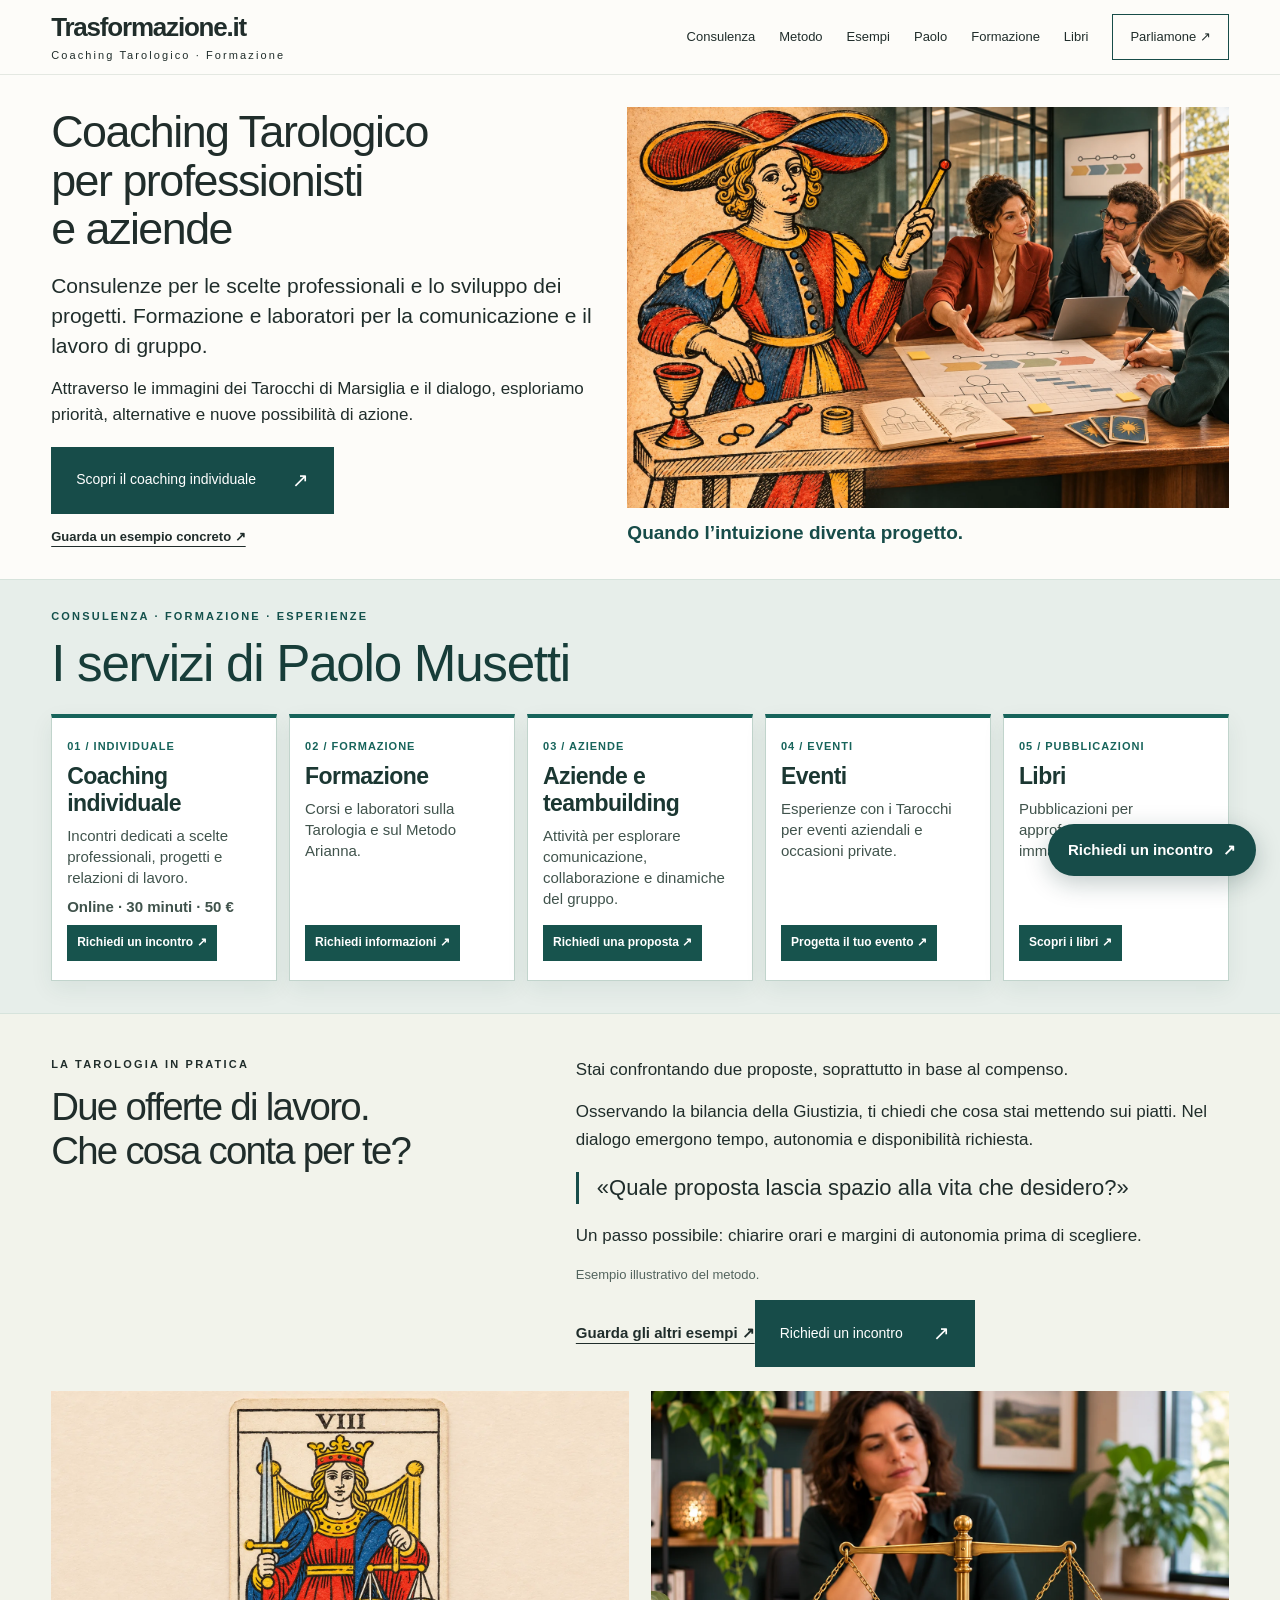
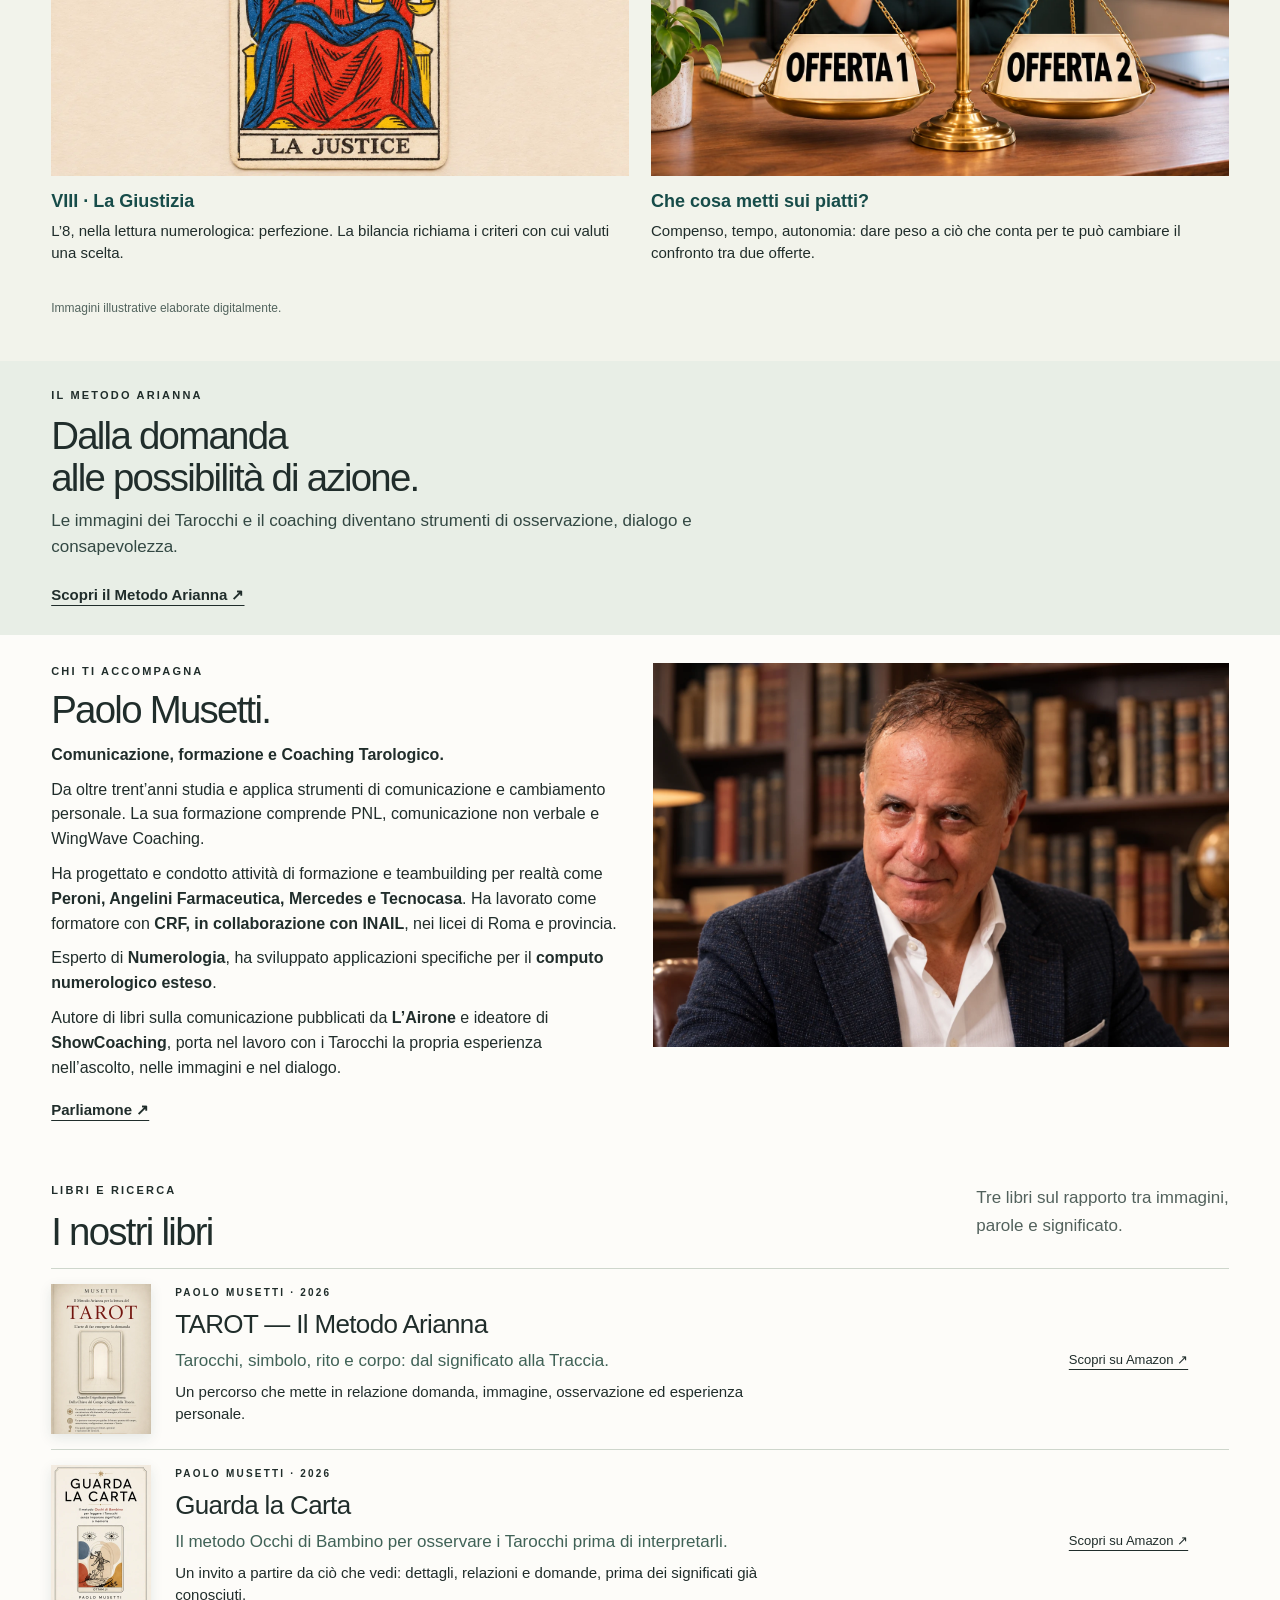
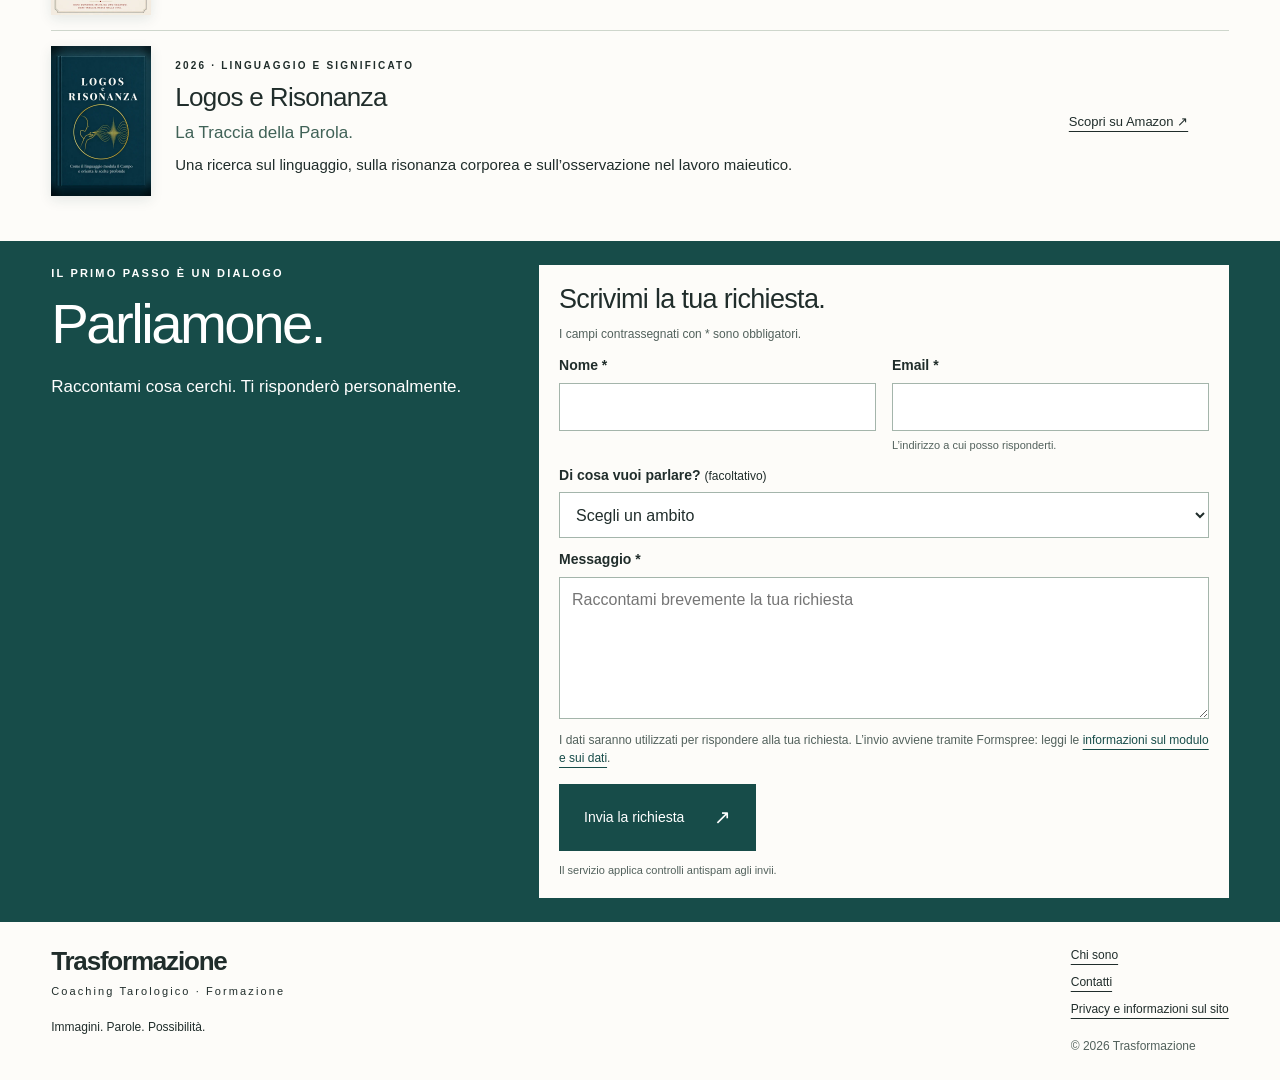
==== commit 8f8b9be3: "Rendi più diretto il percorso di consulenza in home" ====
--- a/index.html
+++ b/index.html
@@ -366,7 +366,7 @@
     <h1 id="titolo">Coaching Tarologico<br>per professionisti<br>e aziende</h1>
     <p class="service-lead">Consulenze per le scelte professionali e lo sviluppo dei progetti. Formazione e laboratori per la comunicazione e il lavoro di gruppo.</p>
     <p>Attraverso le immagini dei Tarocchi di Marsiglia e il dialogo, esploriamo priorità, alternative e nuove possibilità di azione.</p>
-    <a class="button" href="#percorsi">Scopri i servizi <span>↗</span></a>
+    <a class="button" href="consulenza.html">Scopri il coaching individuale <span>↗</span></a>
     <a class="text-link" href="#esempio">Guarda un esempio concreto ↗</a>
   </div>
   <div class="service-visual"><img src="[data-uri]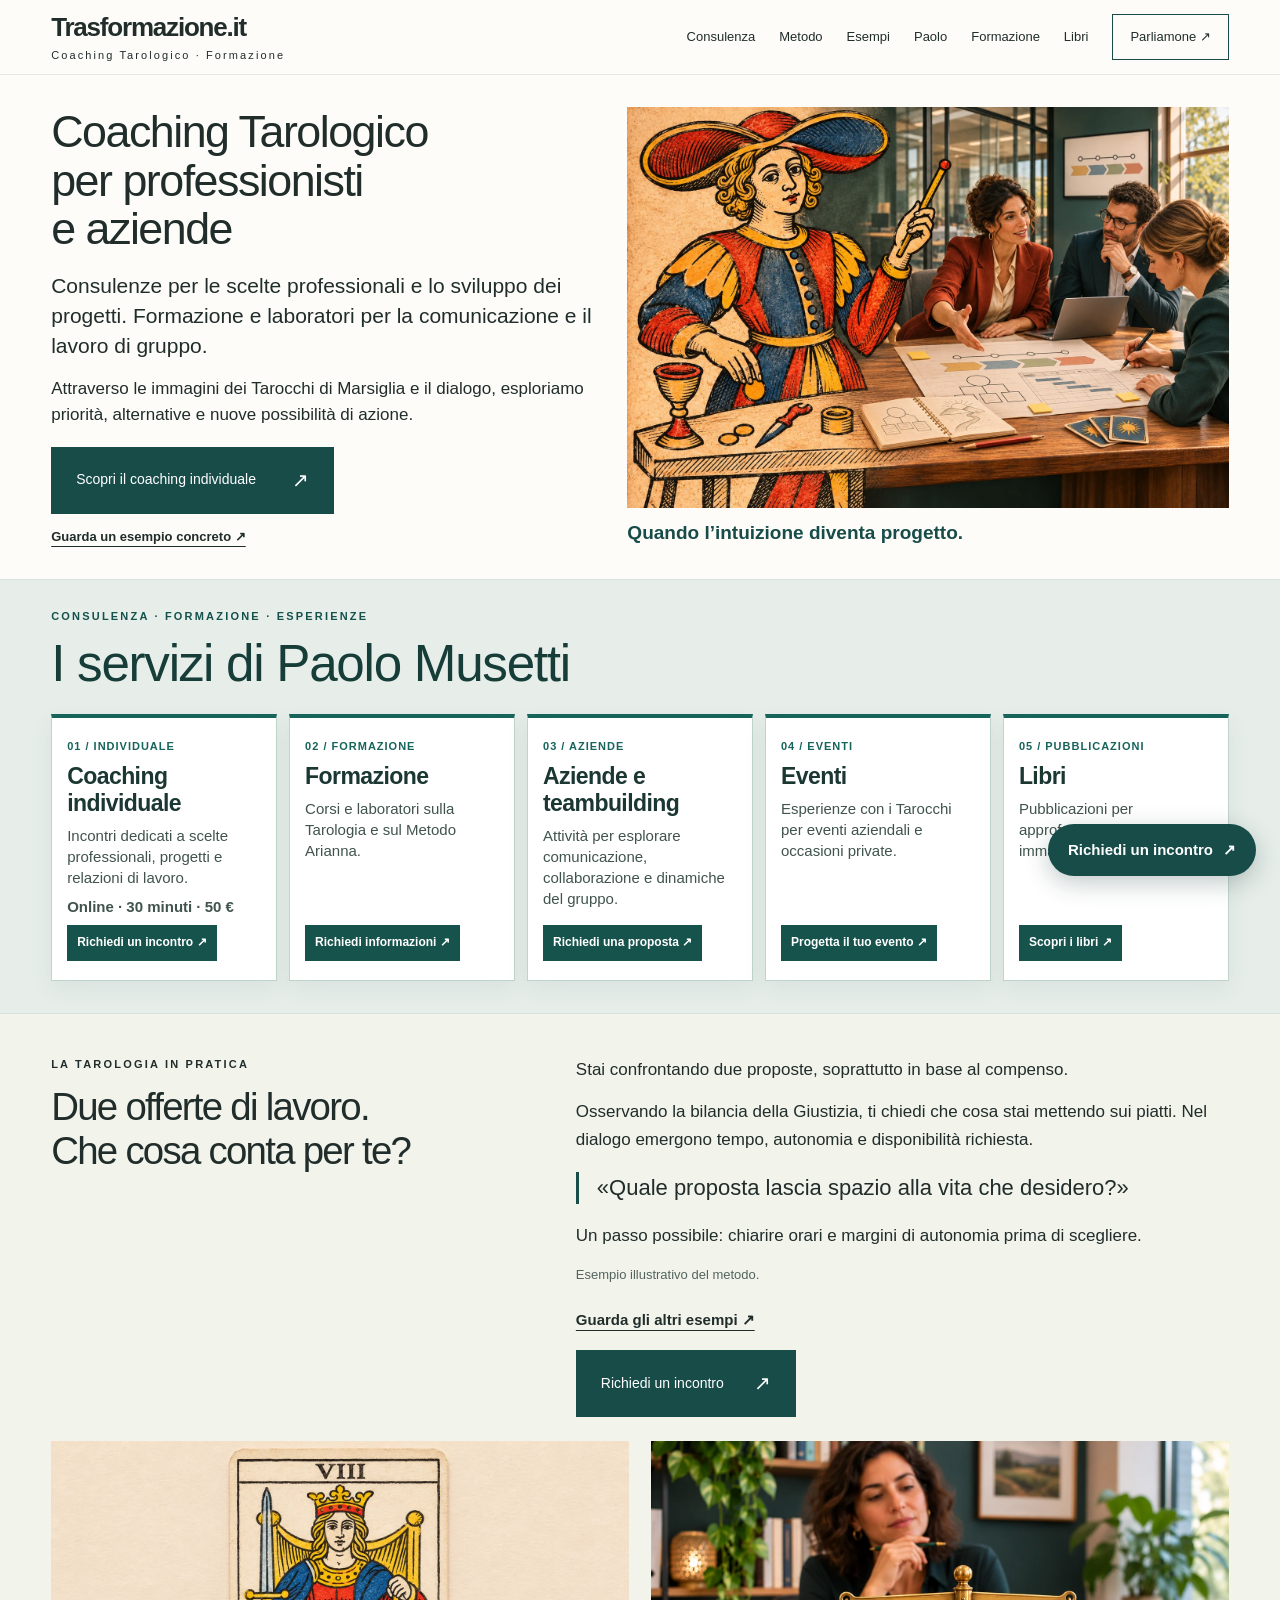
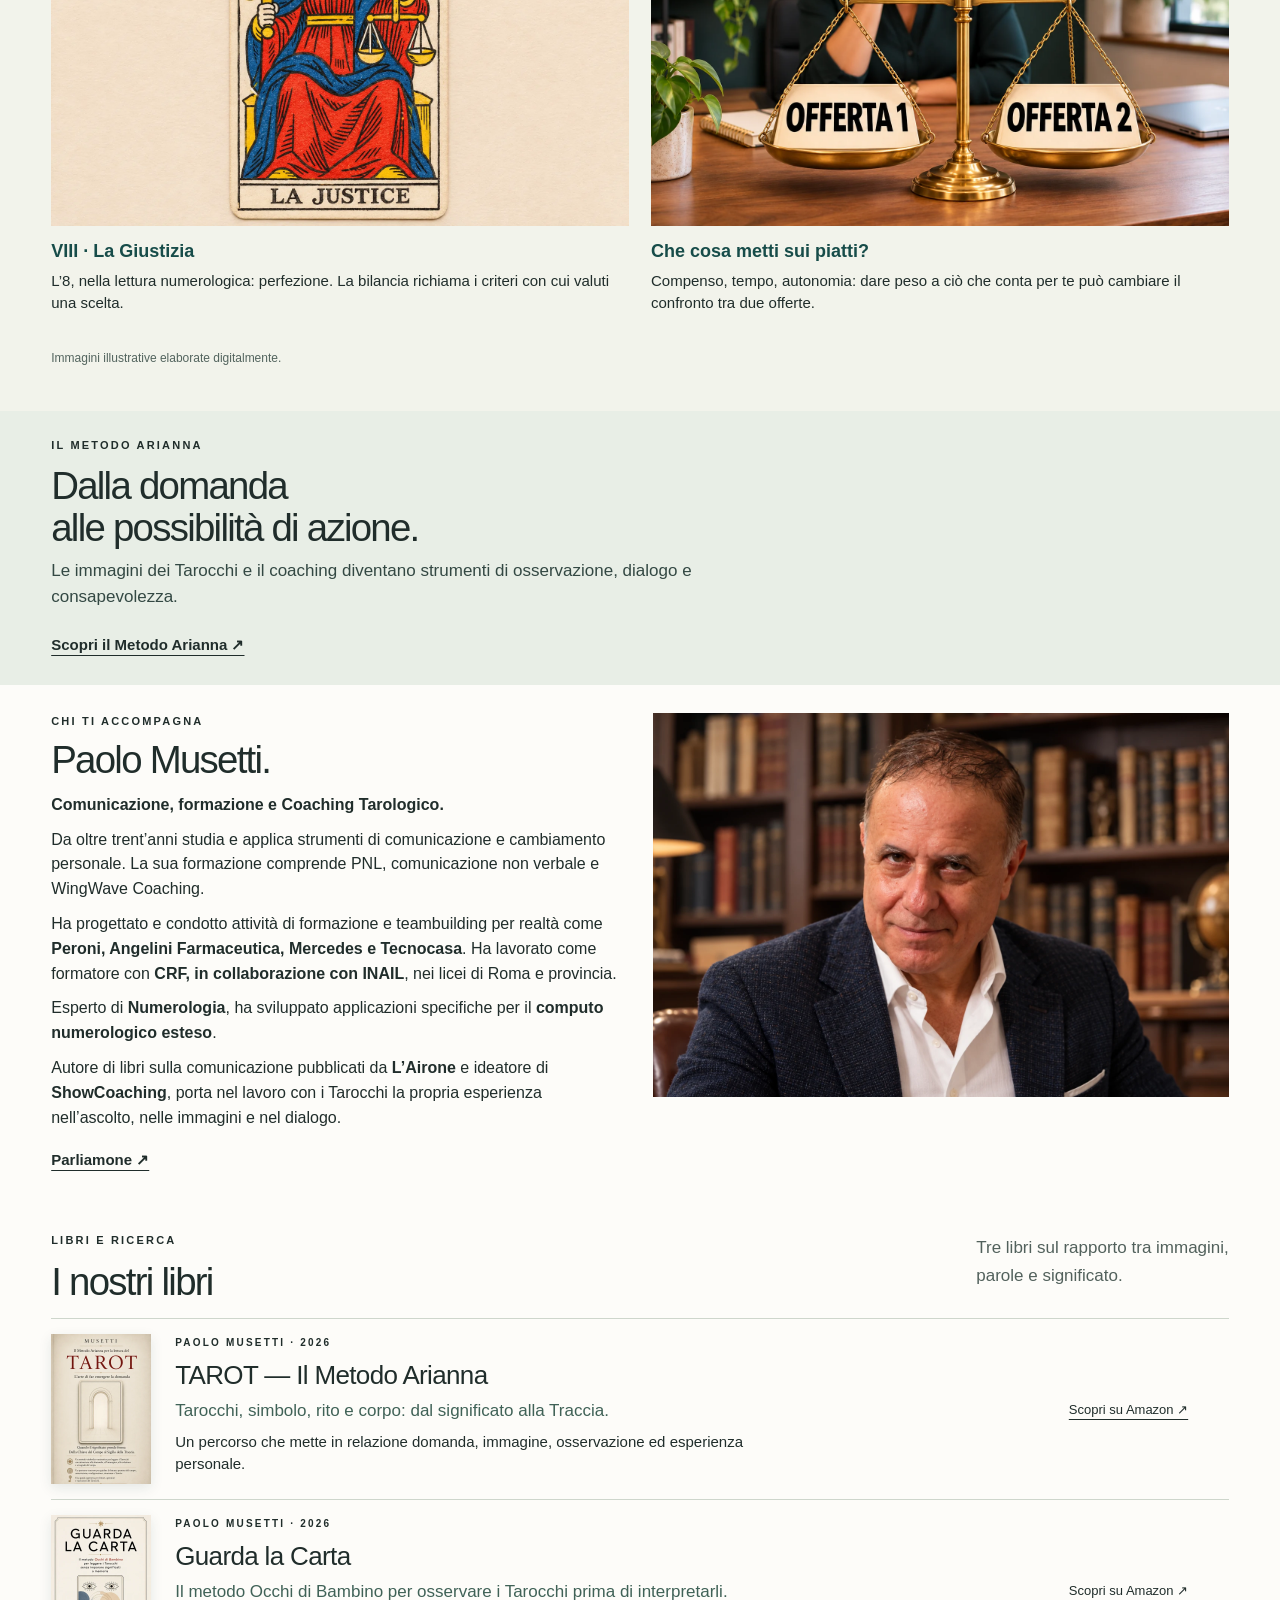
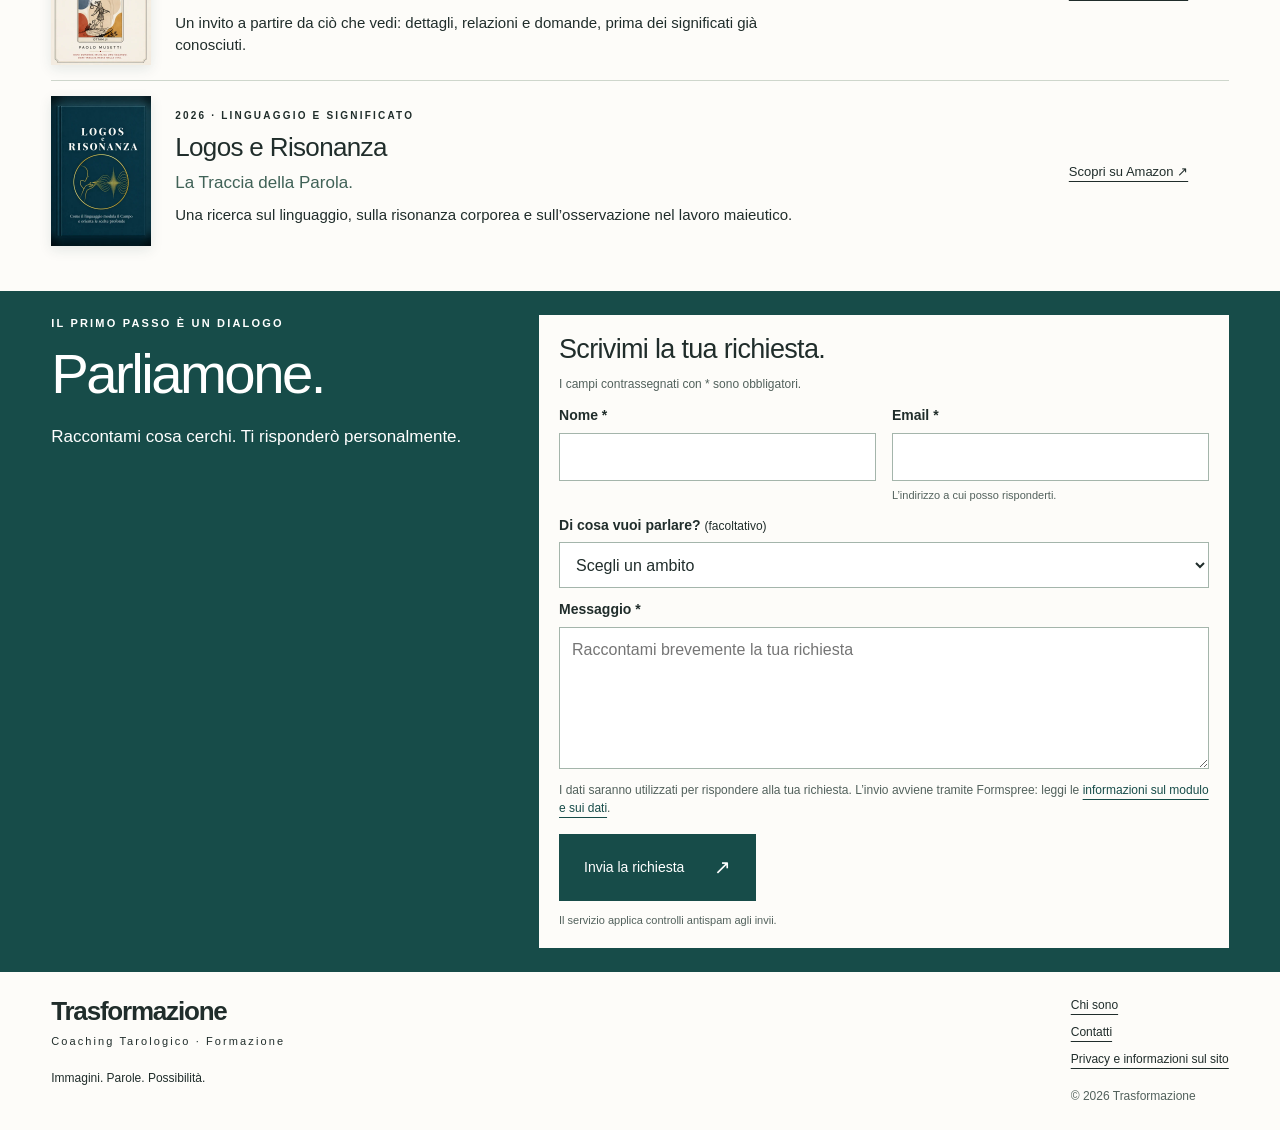
==== commit 0e60071b: "Rifinisci gerarchia delle CTA in homepage" ====
--- a/index.html
+++ b/index.html
@@ -358,6 +358,9 @@
 .example-layout h2{font-size:32px}
 .example-body blockquote{font-size:21px}
 }
+
+.offer-detail{font-size:15px;color:#174c49;margin:0 0 12px}
+.example-cta{display:flex;width:fit-content;margin-top:16px}
 </style></head>
 <body><a class="skip" href="#contenuto">Vai al contenuto</a><header><a class="brand" href="#contenuto" aria-label="Trasformazione.it, home">Trasformazione.it<span>Coaching Tarologico · Formazione</span></a><button class="menu-toggle" aria-controls="navigazione" aria-expanded="false" hidden>Menu <span aria-hidden="true">☰</span></button><nav id="navigazione" aria-label="Principale"><a href="consulenza.html">Consulenza</a><a href="#metodo">Metodo</a><a href="esempi.html">Esempi</a><a href="#paolo">Paolo</a><a href="#formazione">Formazione</a><a href="#libri">Libri</a><a class="nav-cta" href="#contatti">Parliamone ↗</a></nav></header>
 <main id="contenuto"><section class="hero service-hero" aria-labelledby="titolo">
@@ -375,14 +378,14 @@
 <p class="eyebrow">CONSULENZA · FORMAZIONE · ESPERIENZE</p>
 <h2 id="percorsi-titolo">I servizi di Paolo Musetti</h2>
 <div class="offers-grid">
-<article class="offer-card"><span class="number">01 / INDIVIDUALE</span><h3>Coaching individuale</h3><p>Incontri dedicati a scelte professionali, progetti e relazioni di lavoro.</p><p><strong>Online · 30 minuti · 50 €</strong></p><a class="text-link" href="consulenza.html#contatti">Richiedi un incontro ↗</a></article>
+<article class="offer-card"><span class="number">01 / INDIVIDUALE</span><h3>Coaching individuale</h3><p>Incontri dedicati a scelte professionali, progetti e relazioni di lavoro.</p><p class="offer-detail"><strong>Online · 30 minuti · 50 €</strong></p><a class="text-link" href="consulenza.html#contatti">Richiedi un incontro ↗</a></article>
 <article class="offer-card" id="formazione"><span class="number">02 / FORMAZIONE</span><h3>Formazione</h3><p>Corsi e laboratori sulla Tarologia e sul Metodo Arianna.</p><a class="text-link" href="#contatti" data-topic="Formazione">Richiedi informazioni ↗</a></article>
 <article class="offer-card" id="organizzazioni"><span class="number">03 / AZIENDE</span><h3>Aziende e teambuilding</h3><p>Attività per esplorare comunicazione, collaborazione e dinamiche del gruppo.</p><a class="text-link" href="#contatti" data-topic="Aziende e Teambuilding">Richiedi una proposta ↗</a></article>
 <article class="offer-card" id="eventi"><span class="number">04 / EVENTI</span><h3>Eventi</h3><p>Esperienze con i Tarocchi per eventi aziendali e occasioni private.</p><a class="text-link" href="#contatti" data-topic="Eventi privati e aziendali">Progetta il tuo evento ↗</a></article>
 <article class="offer-card"><span class="number">05 / PUBBLICAZIONI</span><h3>Libri</h3><p>Pubblicazioni per approfondire metodo, immagini e linguaggio.</p><a class="text-link" href="#libri">Scopri i libri ↗</a></article>
 </div></section>
 <section id="esempio" class="example-section" aria-labelledby="esempio-titolo"><div class="wrap example-layout"><div><p class="eyebrow">LA TAROLOGIA IN PRATICA</p><h2 id="esempio-titolo">Due offerte di lavoro.<br>Che cosa conta per te?</h2></div>
-<div class="example-body"><p>Stai confrontando due proposte, soprattutto in base al compenso.</p><p>Osservando la bilancia della Giustizia, ti chiedi che cosa stai mettendo sui piatti. Nel dialogo emergono tempo, autonomia e disponibilità richiesta.</p><blockquote>«Quale proposta lascia spazio alla vita che desidero?»</blockquote><p>Un passo possibile: chiarire orari e margini di autonomia prima di scegliere.</p><p class="small">Esempio illustrativo del metodo.</p><a class="text-link" href="esempi.html">Guarda gli altri esempi ↗</a><a class="button" href="consulenza.html">Richiedi un incontro <span aria-hidden="true">↗</span></a></div><div class="example-visuals" aria-label="Dalla carta della Giustizia al confronto tra due offerte di lavoro">
+<div class="example-body"><p>Stai confrontando due proposte, soprattutto in base al compenso.</p><p>Osservando la bilancia della Giustizia, ti chiedi che cosa stai mettendo sui piatti. Nel dialogo emergono tempo, autonomia e disponibilità richiesta.</p><blockquote>«Quale proposta lascia spazio alla vita che desidero?»</blockquote><p>Un passo possibile: chiarire orari e margini di autonomia prima di scegliere.</p><p class="small">Esempio illustrativo del metodo.</p><a class="text-link" href="esempi.html">Guarda gli altri esempi ↗</a><a class="button example-cta" href="consulenza.html">Richiedi un incontro <span aria-hidden="true">↗</span></a></div><div class="example-visuals" aria-label="Dalla carta della Giustizia al confronto tra due offerte di lavoro">
 <figure><img src="assets/giustizia-viii-marsiglia.webp" alt="La Giustizia dei Tarocchi di Marsiglia, numero VIII, con spada e bilancia" width="1536" height="1024" loading="lazy"><figcaption><strong>VIII · La Giustizia</strong>L’8, nella lettura numerologica: perfezione. La bilancia richiama i criteri con cui valuti una scelta.</figcaption></figure>
 <figure><img src="assets/bilancia-offerte-lavoro-v2.webp" alt="In un ufficio, Offerta 1 e Offerta 2 sono scritte in grande sui documenti posti sui piatti di una bilancia" width="1536" height="1024" loading="lazy"><figcaption><strong>Che cosa metti sui piatti?</strong>Compenso, tempo, autonomia: dare peso a ciò che conta per te può cambiare il confronto tra due offerte.</figcaption></figure>
 <p class="visual-note">Immagini illustrative elaborate digitalmente.</p></div></div></section>
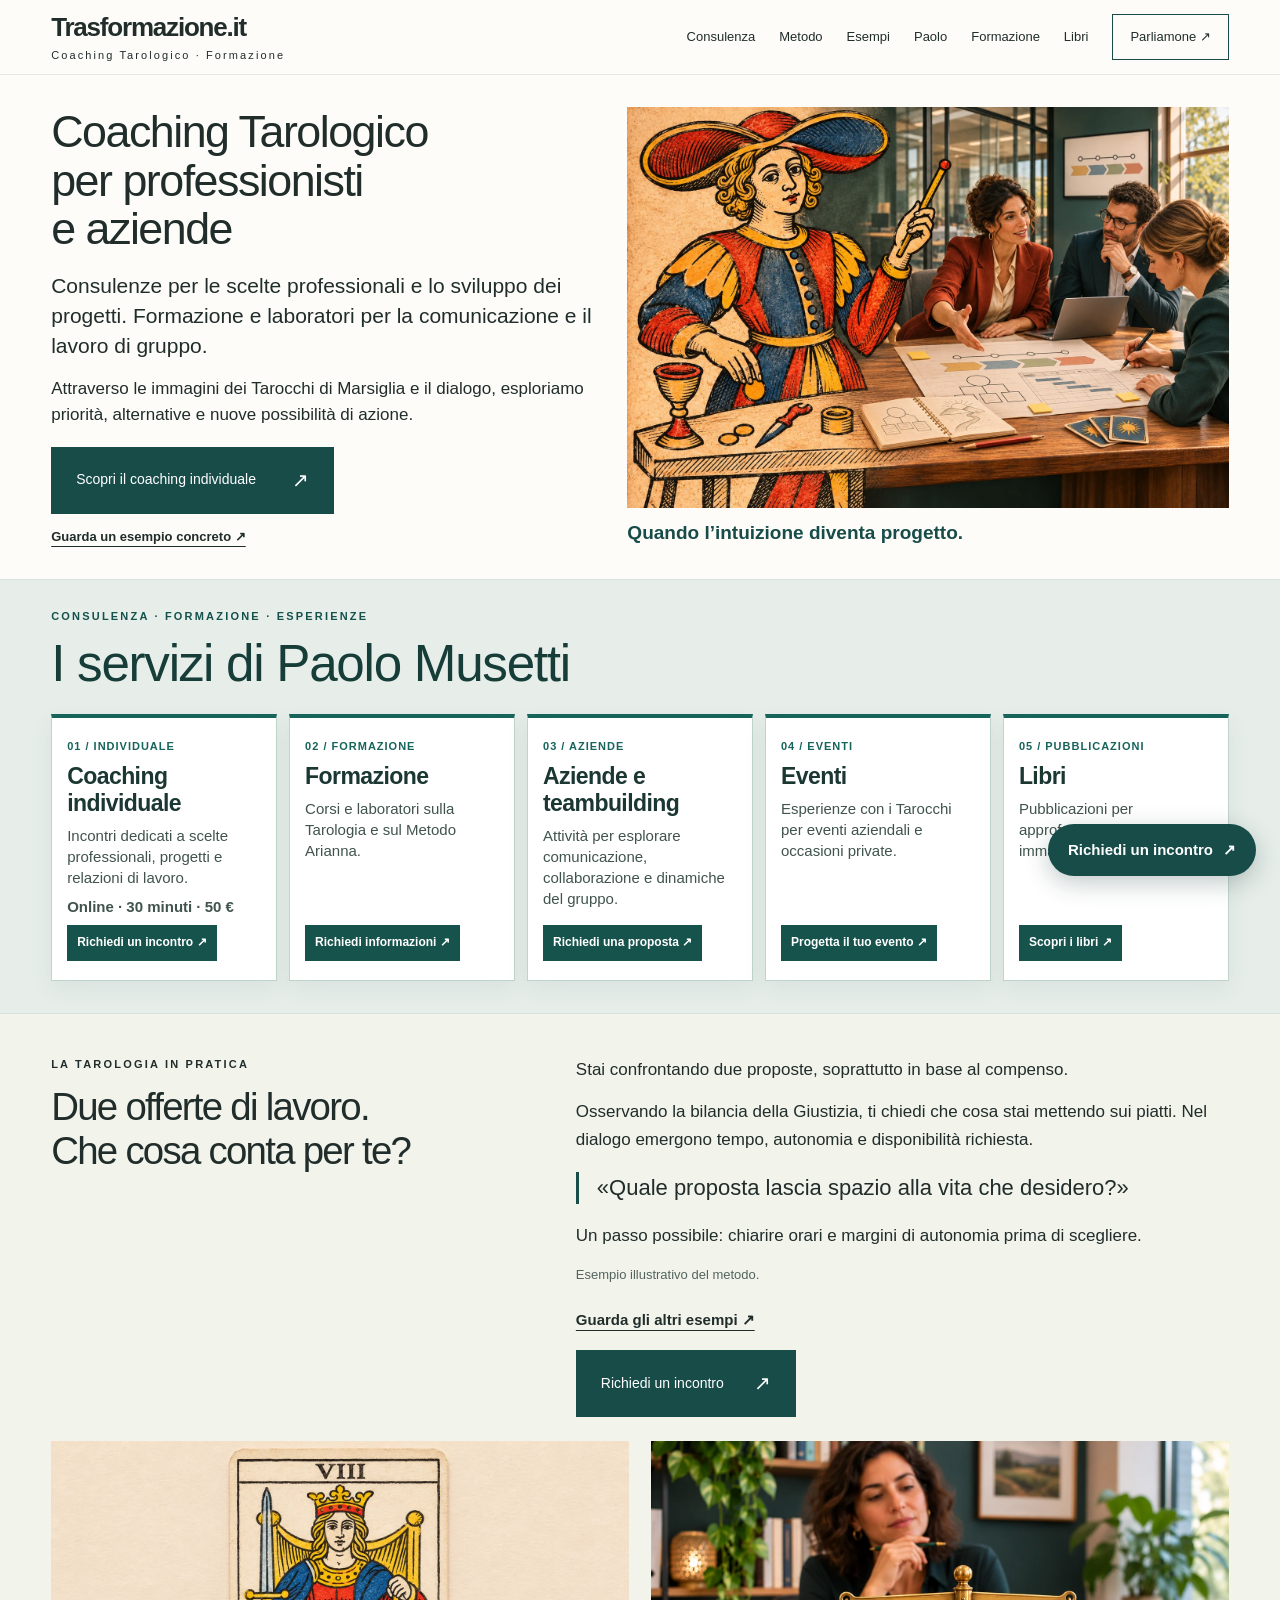
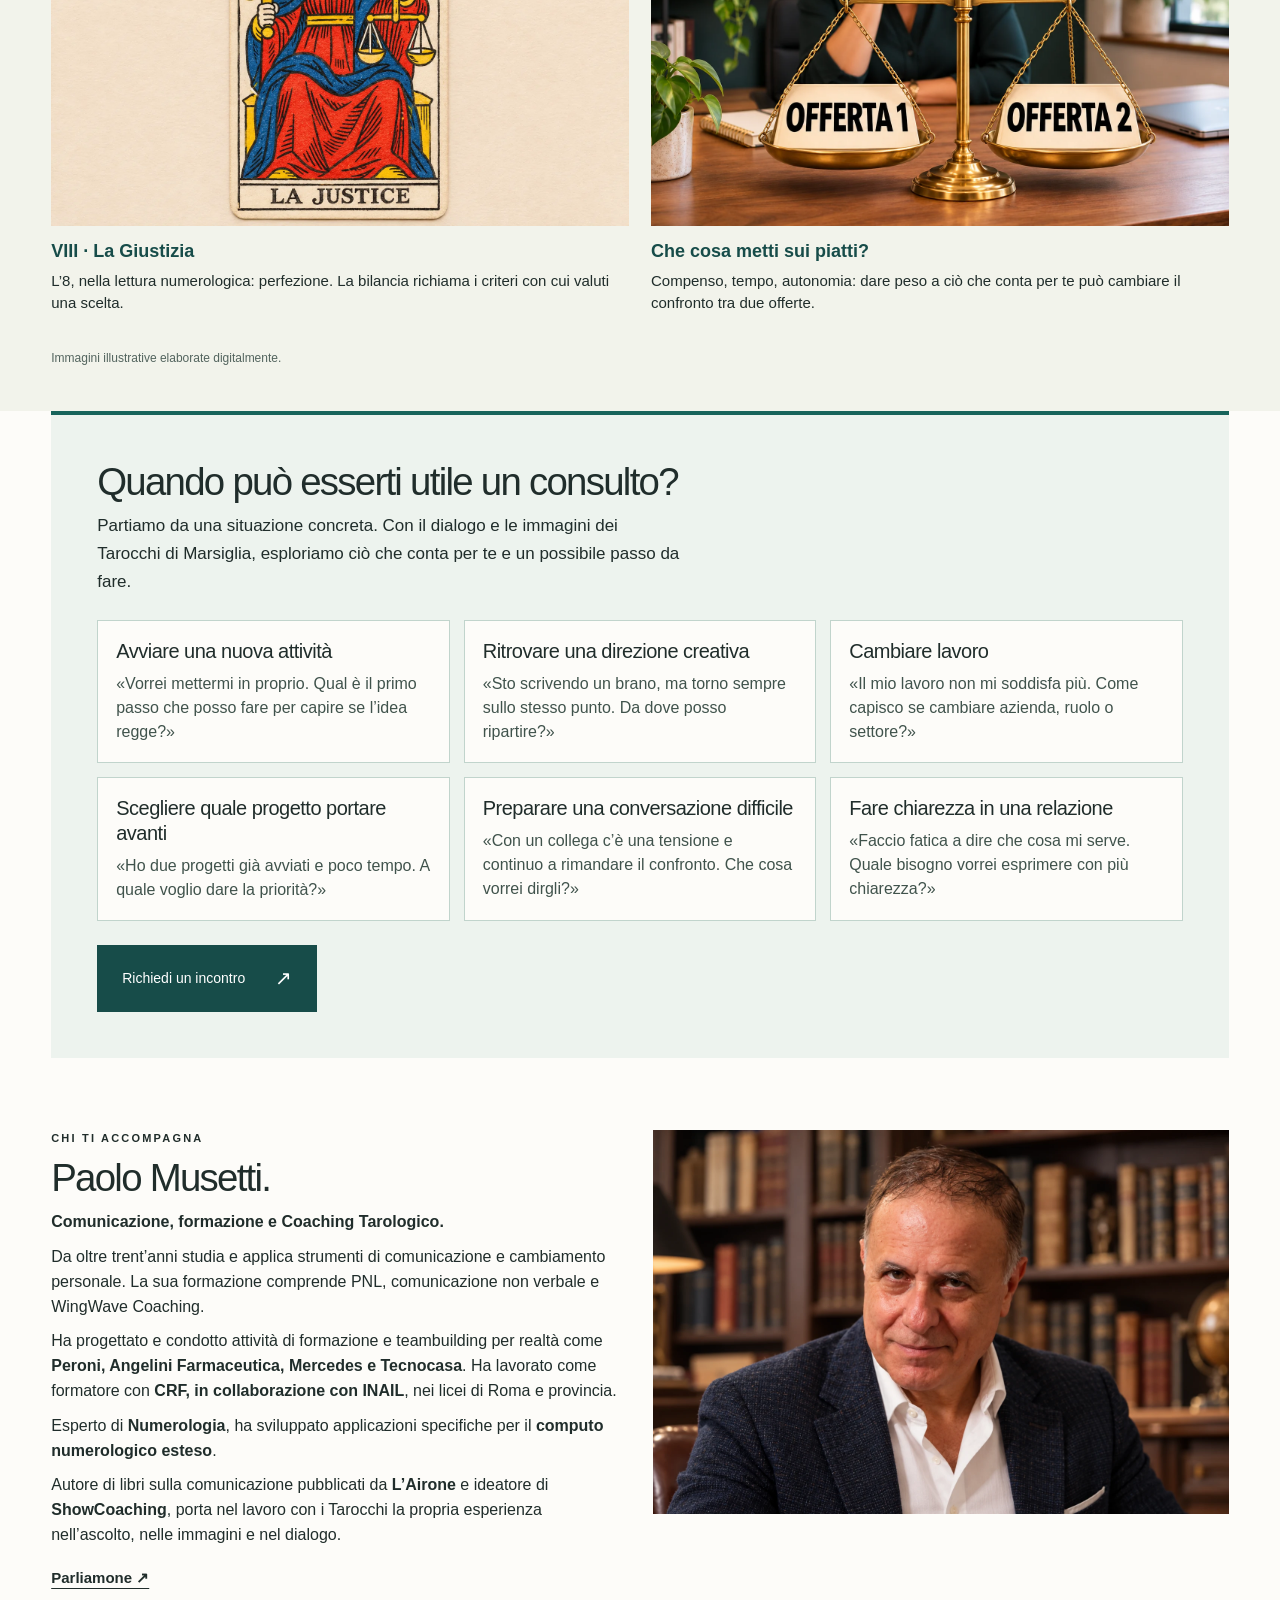
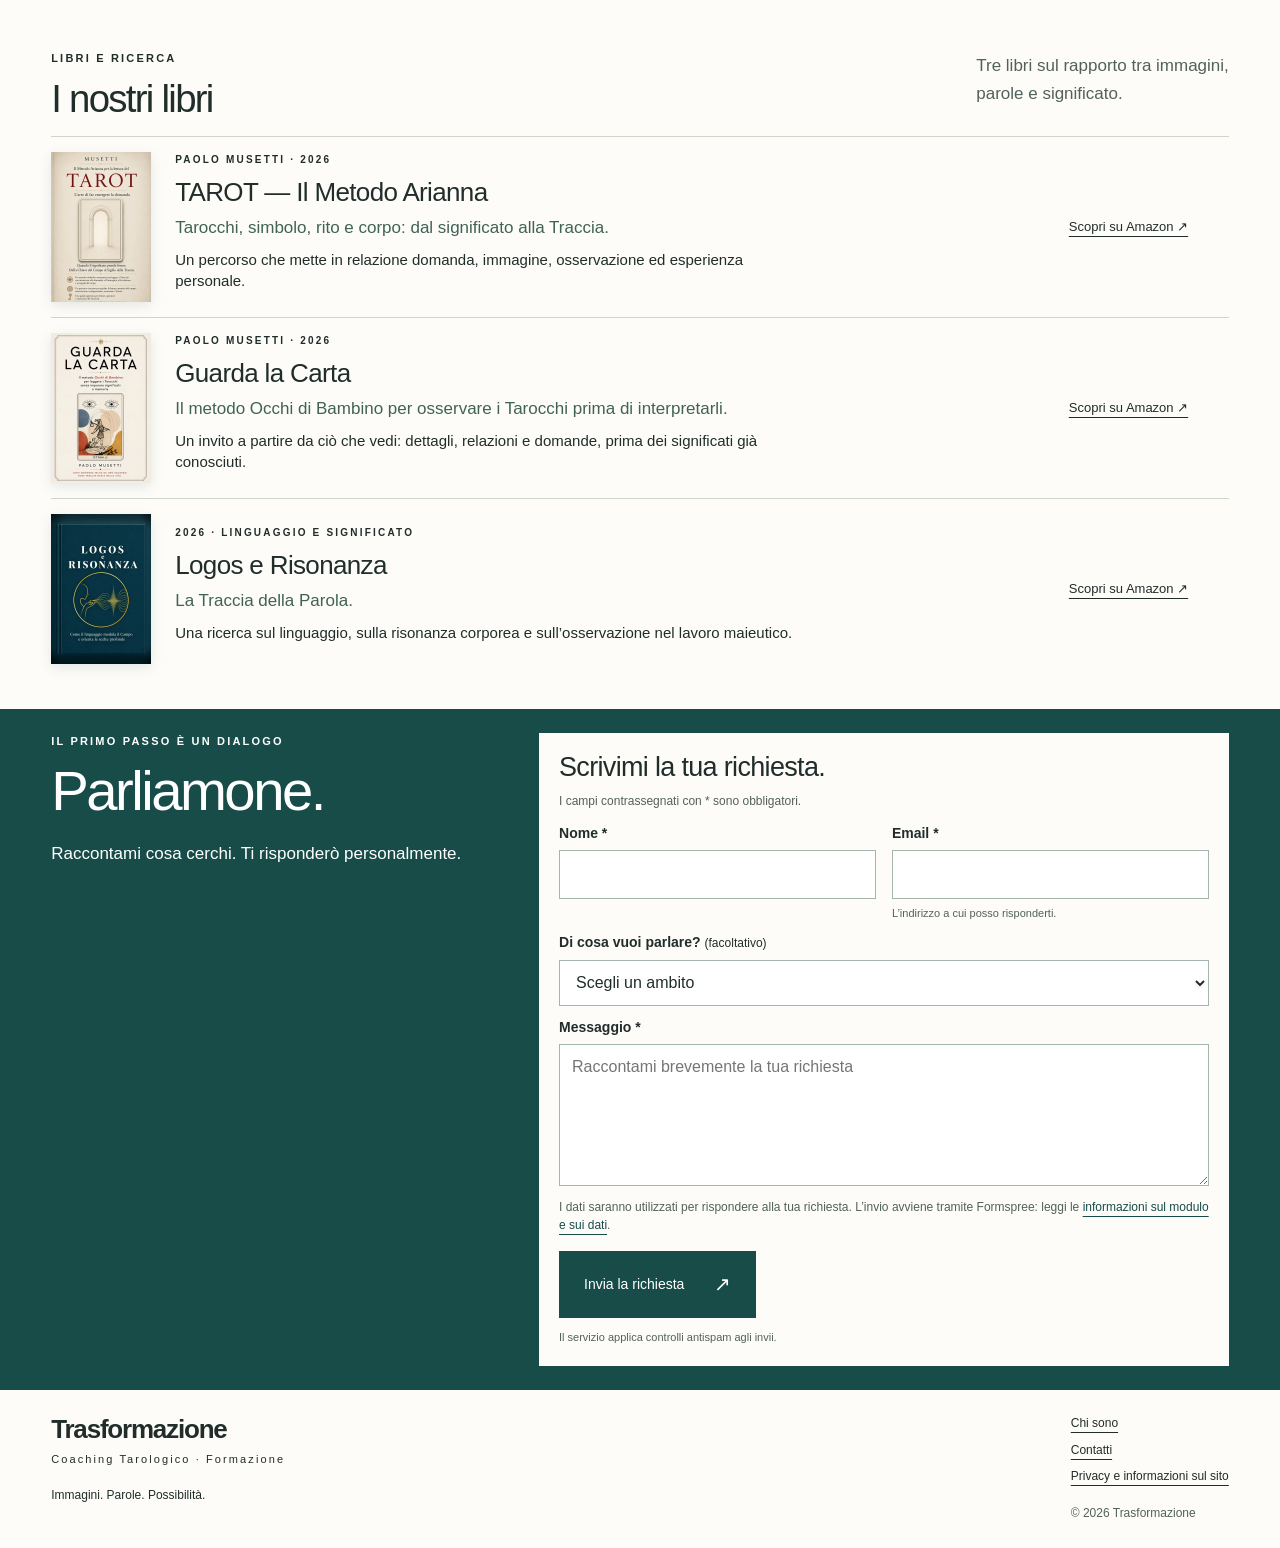
==== commit 0b4f0958: "Sostituisce il riquadro Metodo con esempi pratici" ====
--- a/index.html
+++ b/index.html
@@ -361,6 +361,16 @@
 
 .offer-detail{font-size:15px;color:#174c49;margin:0 0 12px}
 .example-cta{display:flex;width:fit-content;margin-top:16px}
+</style><style>
+.consult-situations{padding:clamp(22px,4vw,46px);margin:0 auto clamp(24px,4vw,44px);background:#edf3ee;border-top:4px solid #17645b}
+.consult-situations h2{margin:0 0 10px}
+.consult-situations-intro{max-width:62ch;margin:0}
+.consult-situations-grid{list-style:none;padding:0;margin:24px 0;display:grid;grid-template-columns:repeat(3,minmax(0,1fr));gap:14px}
+.consult-situations-grid li{min-width:0;padding:18px;background:#fdfcf9;border:1px solid #c1d4cc}
+.consult-situations-grid h3{font-size:20px;line-height:1.25;margin:0 0 8px}
+.consult-situations-grid p{font-size:16px;line-height:1.5;margin:0;color:#40534c}
+@media(max-width:900px){.consult-situations-grid{grid-template-columns:repeat(2,minmax(0,1fr))}}
+@media(max-width:640px){.consult-situations-grid{grid-template-columns:1fr;gap:10px;margin:18px 0}.consult-situations-grid li{padding:14px}}
 </style></head>
 <body><a class="skip" href="#contenuto">Vai al contenuto</a><header><a class="brand" href="#contenuto" aria-label="Trasformazione.it, home">Trasformazione.it<span>Coaching Tarologico · Formazione</span></a><button class="menu-toggle" aria-controls="navigazione" aria-expanded="false" hidden>Menu <span aria-hidden="true">☰</span></button><nav id="navigazione" aria-label="Principale"><a href="consulenza.html">Consulenza</a><a href="#metodo">Metodo</a><a href="esempi.html">Esempi</a><a href="#paolo">Paolo</a><a href="#formazione">Formazione</a><a href="#libri">Libri</a><a class="nav-cta" href="#contatti">Parliamone ↗</a></nav></header>
 <main id="contenuto"><section class="hero service-hero" aria-labelledby="titolo">
@@ -389,12 +399,19 @@
 <figure><img src="assets/giustizia-viii-marsiglia.webp" alt="La Giustizia dei Tarocchi di Marsiglia, numero VIII, con spada e bilancia" width="1536" height="1024" loading="lazy"><figcaption><strong>VIII · La Giustizia</strong>L’8, nella lettura numerologica: perfezione. La bilancia richiama i criteri con cui valuti una scelta.</figcaption></figure>
 <figure><img src="assets/bilancia-offerte-lavoro-v2.webp" alt="In un ufficio, Offerta 1 e Offerta 2 sono scritte in grande sui documenti posti sui piatti di una bilancia" width="1536" height="1024" loading="lazy"><figcaption><strong>Che cosa metti sui piatti?</strong>Compenso, tempo, autonomia: dare peso a ciò che conta per te può cambiare il confronto tra due offerte.</figcaption></figure>
 <p class="visual-note">Immagini illustrative elaborate digitalmente.</p></div></div></section>
-<section id="metodo" class="method"><div class="wrap method-compact">
-<div class="method-compact-copy"><p class="eyebrow">IL METODO ARIANNA</p><h2>Dalla domanda<br>alle possibilità di azione.</h2>
-<p class="method-intro">Le immagini dei Tarocchi e il coaching diventano strumenti di osservazione, dialogo e consapevolezza.</p>
-<a class="text-link method-cta" href="consulenza.html#come-si-svolge">Scopri il Metodo Arianna ↗</a></div>
-
-</div></section>
+<section class="consult-situations wrap" aria-labelledby="situazioni-titolo">
+<h2 id="situazioni-titolo">Quando può esserti utile un consulto?</h2>
+<p class="consult-situations-intro">Partiamo da una situazione concreta. Con il dialogo e le immagini dei Tarocchi di Marsiglia, esploriamo ciò che conta per te e un possibile passo da fare.</p>
+<ul class="consult-situations-grid">
+<li><h3>Avviare una nuova attività</h3><p>«Vorrei mettermi in proprio. Qual è il primo passo che posso fare per capire se l’idea regge?»</p></li>
+<li><h3>Ritrovare una direzione creativa</h3><p>«Sto scrivendo un brano, ma torno sempre sullo stesso punto. Da dove posso ripartire?»</p></li>
+<li><h3>Cambiare lavoro</h3><p>«Il mio lavoro non mi soddisfa più. Come capisco se cambiare azienda, ruolo o settore?»</p></li>
+<li><h3>Scegliere quale progetto portare avanti</h3><p>«Ho due progetti già avviati e poco tempo. A quale voglio dare la priorità?»</p></li>
+<li><h3>Preparare una conversazione difficile</h3><p>«Con un collega c’è una tensione e continuo a rimandare il confronto. Che cosa vorrei dirgli?»</p></li>
+<li><h3>Fare chiarezza in una relazione</h3><p>«Faccio fatica a dire che cosa mi serve. Quale bisogno vorrei esprimere con più chiarezza?»</p></li>
+</ul>
+<a class="button" href="#contatti">Richiedi un incontro <span aria-hidden="true">↗</span></a>
+</section>
 <section id="paolo" class="split wrap profile"><div class="section-copy"><p class="eyebrow">CHI TI ACCOMPAGNA</p><h2>Paolo Musetti.</h2><p class="bio-kicker">Comunicazione, formazione e Coaching Tarologico.</p>
 <p>Da oltre trent’anni studia e applica strumenti di comunicazione e cambiamento personale. La sua formazione comprende PNL, comunicazione non verbale e WingWave Coaching.</p>
 <p>Ha progettato e condotto attività di formazione e teambuilding per realtà come <strong>Peroni, Angelini Farmaceutica, Mercedes e Tecnocasa</strong>. Ha lavorato come formatore con <strong>CRF, in collaborazione con INAIL</strong>, nei licei di Roma e provincia.</p>
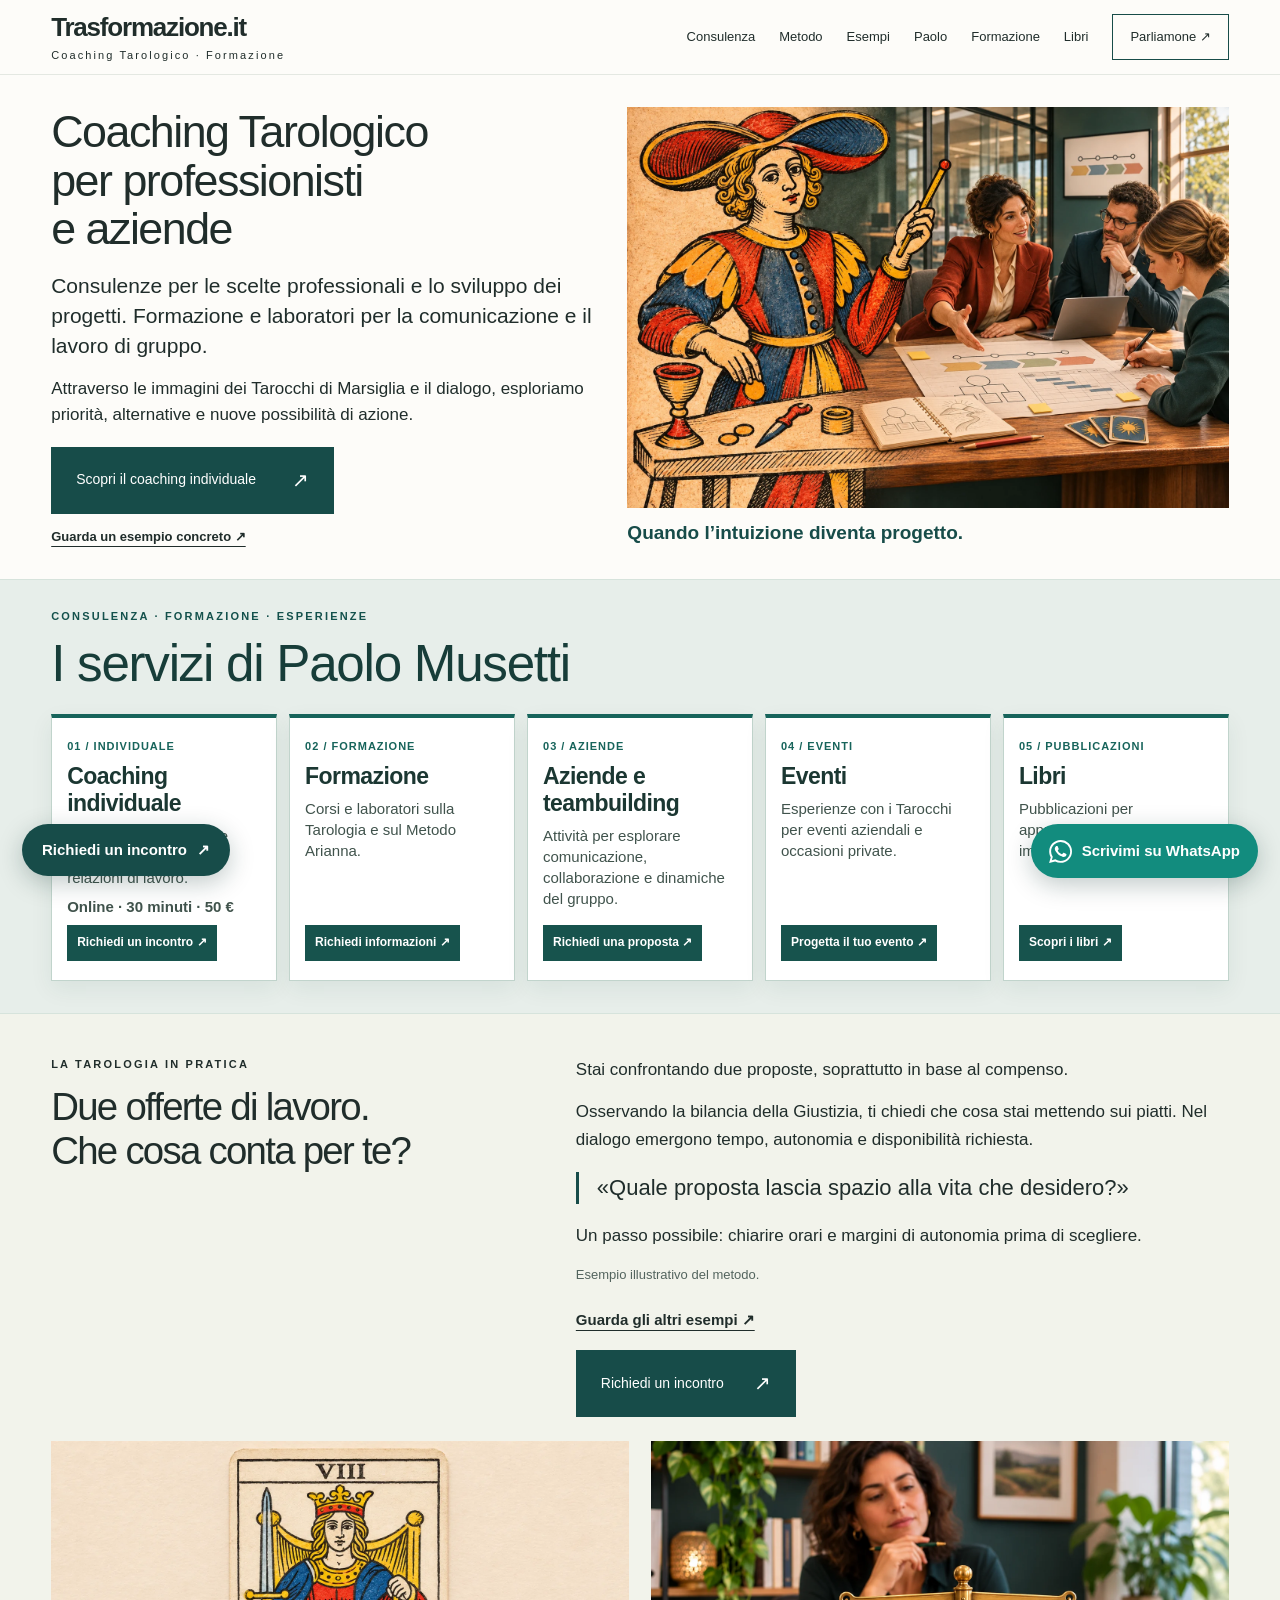
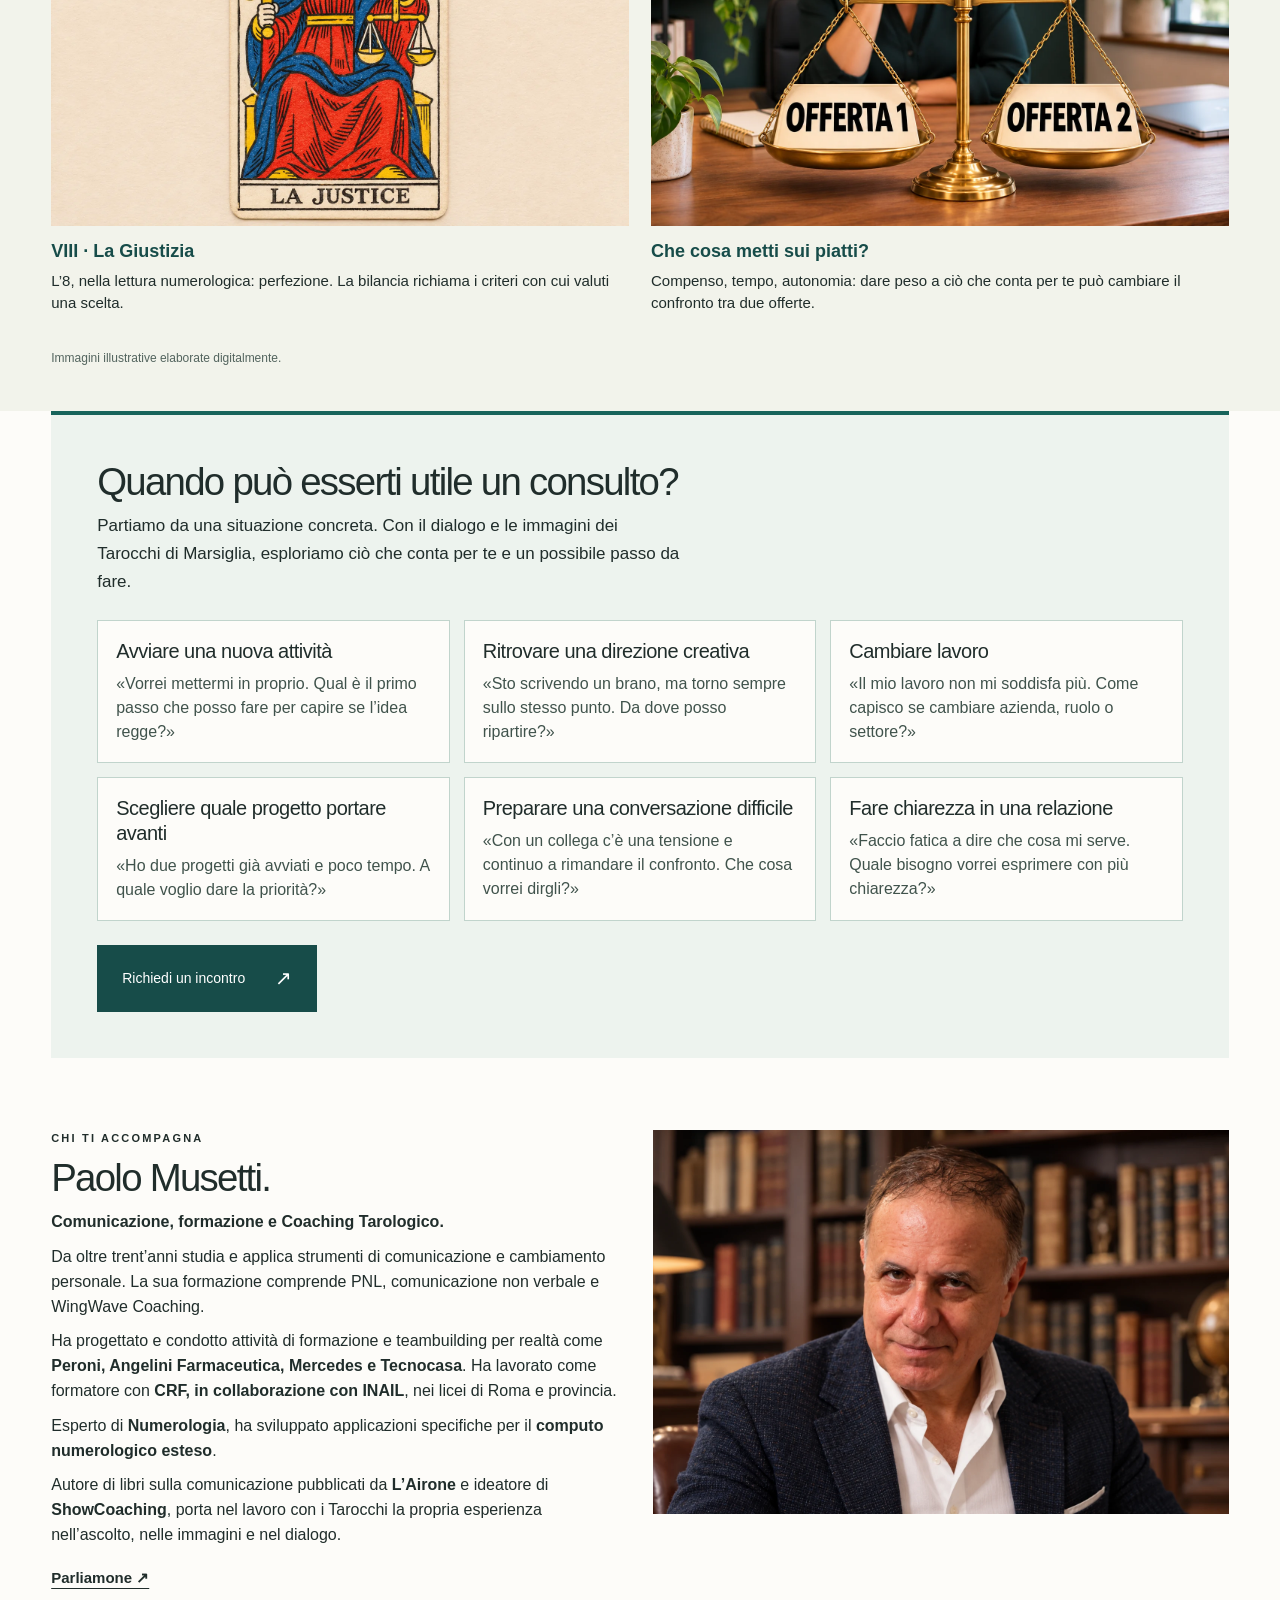
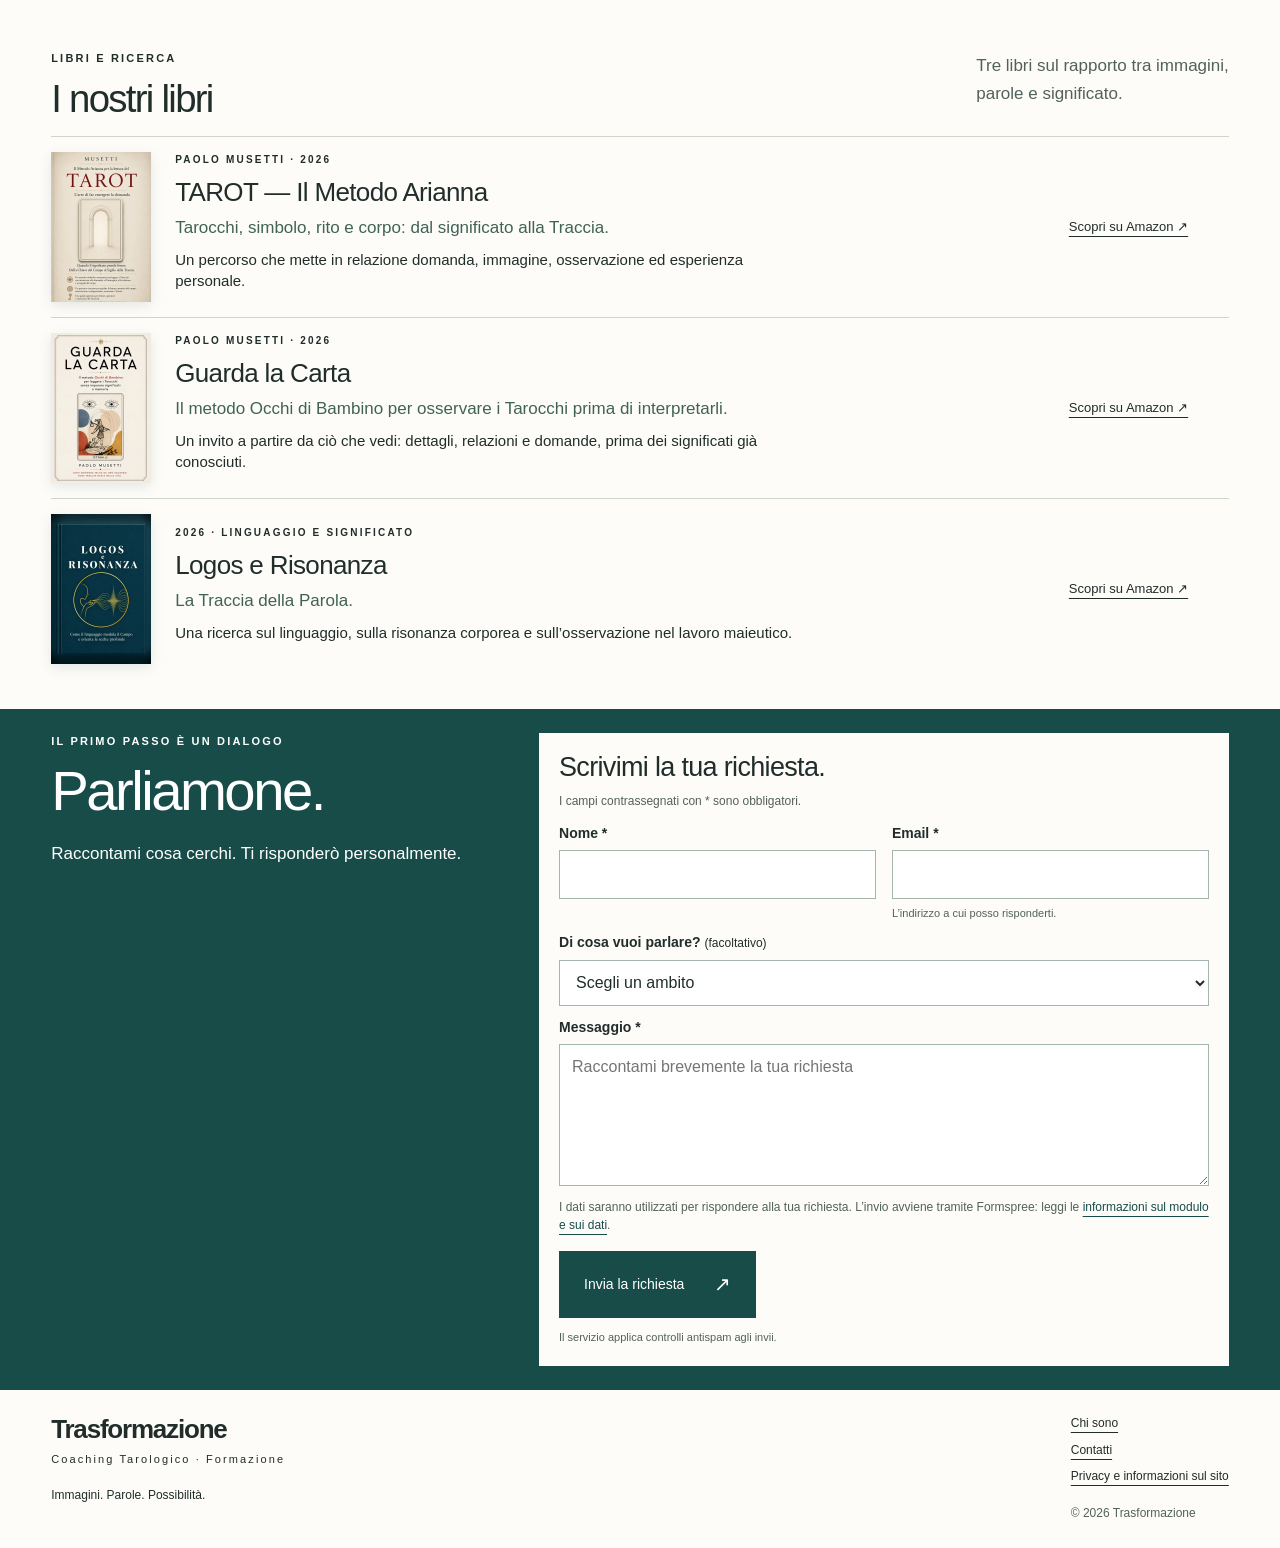
==== commit 42ef1d86: "Aggiunge il contatto WhatsApp flottante" ====
--- a/index.html
+++ b/index.html
@@ -371,7 +371,8 @@
 .consult-situations-grid p{font-size:16px;line-height:1.5;margin:0;color:#40534c}
 @media(max-width:900px){.consult-situations-grid{grid-template-columns:repeat(2,minmax(0,1fr))}}
 @media(max-width:640px){.consult-situations-grid{grid-template-columns:1fr;gap:10px;margin:18px 0}.consult-situations-grid li{padding:14px}}
-</style></head>
+</style><link rel="stylesheet" href="/assets/whatsapp-float.css">
+</head>
 <body><a class="skip" href="#contenuto">Vai al contenuto</a><header><a class="brand" href="#contenuto" aria-label="Trasformazione.it, home">Trasformazione.it<span>Coaching Tarologico · Formazione</span></a><button class="menu-toggle" aria-controls="navigazione" aria-expanded="false" hidden>Menu <span aria-hidden="true">☰</span></button><nav id="navigazione" aria-label="Principale"><a href="consulenza.html">Consulenza</a><a href="#metodo">Metodo</a><a href="esempi.html">Esempi</a><a href="#paolo">Paolo</a><a href="#formazione">Formazione</a><a href="#libri">Libri</a><a class="nav-cta" href="#contatti">Parliamone ↗</a></nav></header>
 <main id="contenuto"><section class="hero service-hero" aria-labelledby="titolo">
   <div class="hero-copy">
@@ -399,7 +400,7 @@
 <figure><img src="assets/giustizia-viii-marsiglia.webp" alt="La Giustizia dei Tarocchi di Marsiglia, numero VIII, con spada e bilancia" width="1536" height="1024" loading="lazy"><figcaption><strong>VIII · La Giustizia</strong>L’8, nella lettura numerologica: perfezione. La bilancia richiama i criteri con cui valuti una scelta.</figcaption></figure>
 <figure><img src="assets/bilancia-offerte-lavoro-v2.webp" alt="In un ufficio, Offerta 1 e Offerta 2 sono scritte in grande sui documenti posti sui piatti di una bilancia" width="1536" height="1024" loading="lazy"><figcaption><strong>Che cosa metti sui piatti?</strong>Compenso, tempo, autonomia: dare peso a ciò che conta per te può cambiare il confronto tra due offerte.</figcaption></figure>
 <p class="visual-note">Immagini illustrative elaborate digitalmente.</p></div></div></section>
-<section class="consult-situations wrap" aria-labelledby="situazioni-titolo">
+<section id="metodo" class="consult-situations wrap" aria-labelledby="situazioni-titolo">
 <h2 id="situazioni-titolo">Quando può esserti utile un consulto?</h2>
 <p class="consult-situations-intro">Partiamo da una situazione concreta. Con il dialogo e le immagini dei Tarocchi di Marsiglia, esploriamo ciò che conta per te e un possibile passo da fare.</p>
 <ul class="consult-situations-grid">
@@ -453,4 +454,5 @@
 if('IntersectionObserver' in window){const observer=new IntersectionObserver(entries=>{cta.classList.toggle('is-hidden',entries[0].isIntersecting);},{threshold:0,rootMargin:'0px 0px -10% 0px'});observer.observe(contact);}
 else{const check=()=>{const r=contact.getBoundingClientRect();cta.classList.toggle('is-hidden',r.top<window.innerHeight&&r.bottom>0);};window.addEventListener('scroll',check,{passive:true});window.addEventListener('resize',check);check();}
 })();
-</script><script>document.querySelectorAll('[data-topic]').forEach(link=>link.addEventListener('click',()=>{const topic=document.getElementById('contact-topic');if(topic)topic.value=link.dataset.topic;}));</script></body></html>
+</script><script>document.querySelectorAll('[data-topic]').forEach(link=>link.addEventListener('click',()=>{const topic=document.getElementById('contact-topic');if(topic)topic.value=link.dataset.topic;}));</script><script src="/assets/whatsapp-float.js"></script>
+</body></html>
--- a/assets/whatsapp-float.css
+++ b/assets/whatsapp-float.css
@@ -0,0 +1,19 @@
+/* Pulsante flottante WhatsApp — Trasformazione.it */
+.whatsapp-float{
+ position:fixed;right:22px;bottom:calc(22px + env(safe-area-inset-bottom,0px));z-index:100;
+ display:inline-flex;align-items:center;justify-content:center;gap:10px;min-height:54px;
+ padding:12px 18px;border:0;border-radius:999px;background:#128c7e;color:#fff;
+ text-decoration:none;font:700 15px/1.2 Arial,Helvetica,sans-serif;
+ box-shadow:0 7px 24px rgba(10,48,44,.25);transition:transform .18s ease,box-shadow .18s ease,opacity .18s ease;
+}
+.whatsapp-float:hover{transform:translateY(-2px);box-shadow:0 10px 28px rgba(10,48,44,.3)}
+.whatsapp-float:focus-visible{outline:3px solid #174c49;outline-offset:3px}
+.whatsapp-float svg{width:23px;height:23px;flex:0 0 23px;fill:currentColor}
+.whatsapp-float.is-hidden{opacity:0;visibility:hidden;pointer-events:none;transform:translateY(8px)}
+.has-whatsapp-float .floating-meeting-cta{left:22px;right:auto}
+@media(max-width:560px){
+ .whatsapp-float{right:14px;bottom:calc(14px + env(safe-area-inset-bottom,0px));width:54px;height:54px;min-height:54px;padding:0}
+ .whatsapp-float__label{position:absolute;width:1px;height:1px;padding:0;margin:-1px;overflow:hidden;clip:rect(0,0,0,0);white-space:nowrap;border:0}
+ .has-whatsapp-float .floating-meeting-cta{left:12px;right:auto;bottom:calc(14px + env(safe-area-inset-bottom,0px));max-width:calc(100vw - 82px);min-height:48px;padding:10px 13px;font-size:14px}
+}
+@media(prefers-reduced-motion:reduce){.whatsapp-float{transition:none}}
